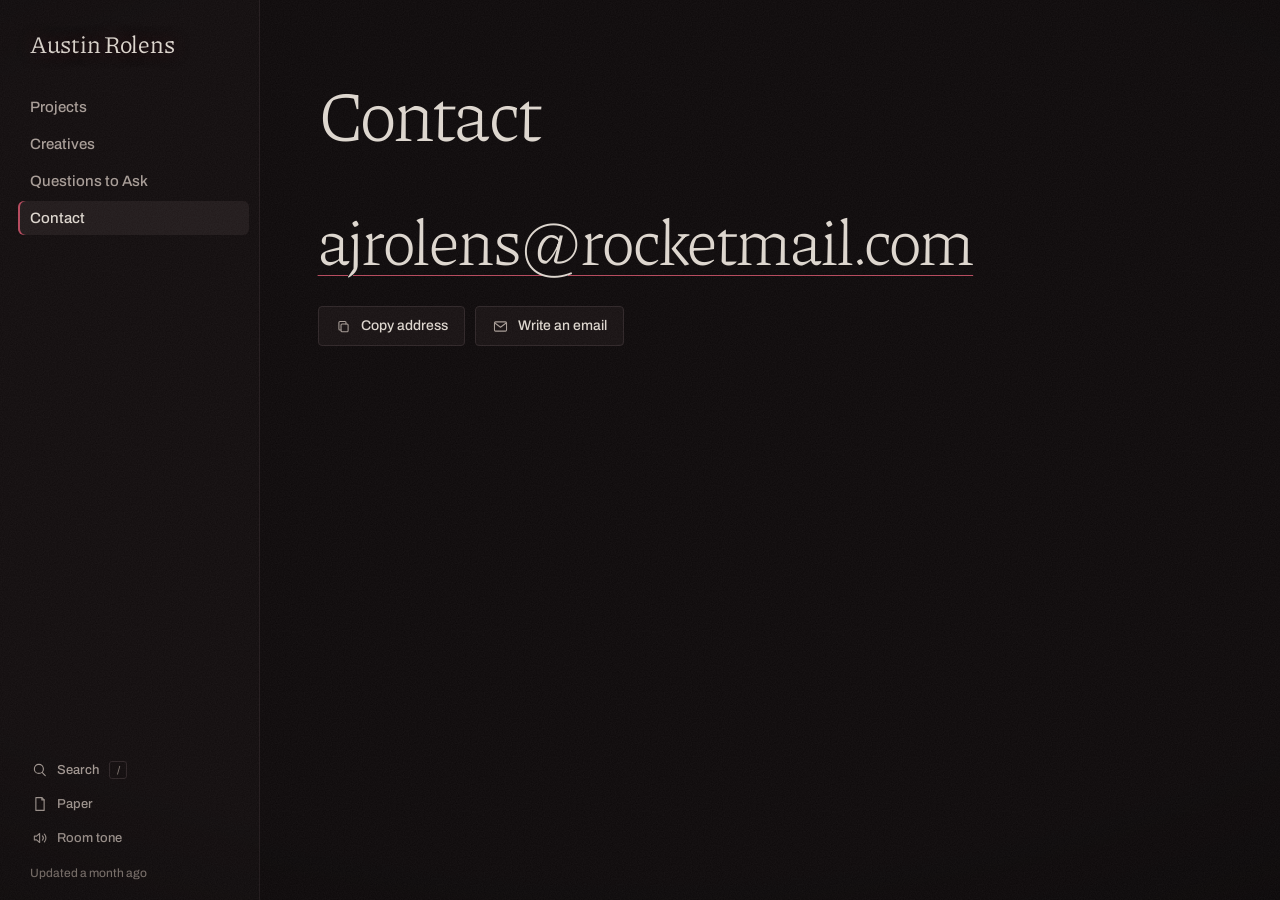
==== contact/index.html @ 3799324f "Publish site" ====
<!doctype html>
<html lang="en" data-theme="night">
<head>
<meta charset="utf-8">
<meta name="viewport" content="width=device-width, initial-scale=1, viewport-fit=cover">
<title>Contact — Austin Rolens</title>
<meta name="description" content="How to reach Austin Rolens.">
<meta name="theme-color" content="#0e0a0b">
<meta name="color-scheme" content="dark light">
<link rel="canonical" href="https://labs-rlns.github.io/contact/">
<meta property="og:site_name" content="Austin Rolens">
<meta property="og:title" content="Contact — Austin Rolens">
<meta property="og:description" content="How to reach Austin Rolens.">
<meta property="og:type" content="website">
<meta property="og:url" content="https://labs-rlns.github.io/contact/">
<meta property="og:image" content="https://labs-rlns.github.io/assets/share.png">
<meta name="twitter:card" content="summary_large_image">
<link rel="icon" href="/assets/icon.svg" type="image/svg+xml">
<link rel="icon" href="/favicon.ico" sizes="32x32">
<link rel="apple-touch-icon" href="/assets/apple-touch-icon.png">
<link rel="alternate" type="application/atom+xml" title="Austin Rolens" href="/feed.xml">
<link rel="preload" href="/assets/fonts/piazzolla.woff2" as="font" type="font/woff2" crossorigin>
<link rel="preload" href="/assets/fonts/archivo.woff2" as="font" type="font/woff2" crossorigin>
<link rel="stylesheet" href="/assets/site.css?v=1.0.0">
<link rel="stylesheet" href="/assets/custom.css?v=1.0.0">
<script>(function(d){d.classList.add('js');try{var t=localStorage.getItem('ar-theme');if(t==='night'||t==='paper')d.setAttribute('data-theme',t);if(localStorage.getItem('ar-seen'))d.classList.add('seen')}catch(e){}setTimeout(function(){if(!window.__siteReady)d.classList.remove('js')},6000)})(document.documentElement);</script>
<script src="/assets/render.js?v=1.0.0" defer></script>
<script src="/assets/site.js?v=1.0.0" defer></script>
</head>
<body>
<div class="grain" aria-hidden="true"></div>
<div id="view"><a class="skip" href="#main">Skip to content</a><div class="app"><header class="rail" id="rail"><a class="rail-name" href="/">Austin Rolens</a><nav class="rail-nav" aria-label="Sections"><a class="rail-link" href="/projects/" data-section="projects"><span class="rail-label">Projects</span><span class="rail-new" hidden></span><span class="rail-count" data-count="projects"></span></a><a class="rail-link" href="/creatives/" data-section="creatives"><span class="rail-label">Creatives</span><span class="rail-new" hidden></span><span class="rail-count" data-count="creatives"></span></a><a class="rail-link" href="/questions/" data-section="questions"><span class="rail-label">Questions to Ask</span><span class="rail-new" hidden></span><span class="rail-count" data-count="questions"></span></a><a class="rail-link is-on" href="/contact/" data-section="contact" aria-current="page"><span class="rail-label">Contact</span><span class="rail-new" hidden></span></a></nav><div class="rail-foot"><div class="controls controls-rail"><button type="button" class="ctl" data-action="search" aria-keyshortcuts="/ Control+K Meta+K"><svg class="icon" viewBox="0 0 24 24" aria-hidden="true" focusable="false"><path d="M10.5 4.5a6 6 0 1 0 0 12 6 6 0 0 0 0-12Zm8.5 15-4.2-4.2"/></svg><span class="ctl-label">Search</span><kbd class="ctl-key">/</kbd></button><button type="button" class="ctl" data-action="theme"><svg class="icon" viewBox="0 0 24 24" aria-hidden="true" focusable="false"><path d="M6.5 3.5h8l3 3v14h-11z"/><path d="M14.5 3.5v3h3"/></svg><span class="ctl-label">Paper</span></button><button type="button" class="ctl" data-action="sound" aria-pressed="false"><svg class="icon" viewBox="0 0 24 24" aria-hidden="true" focusable="false"><path d="M4.5 9.5h3l4-3.5v12l-4-3.5h-3z"/><path d="M15.2 9.2a4 4 0 0 1 0 5.6M17.8 6.8a7.5 7.5 0 0 1 0 10.4"/></svg><span class="ctl-label">Room tone</span></button></div><p class="rail-updated" hidden></p></div></header><main class="main" id="main" data-route="contact"><section class="contact" aria-labelledby="contact-title"><h1 class="sec-title" id="contact-title" tabindex="-1">Contact</h1><p class="contact-mail"><a href="mailto:ajrolens@rocketmail.com">ajrolens@rocketmail.com</a></p><p class="contact-actions"><button type="button" class="btn" data-action="copy" data-copy="ajrolens@rocketmail.com" hidden><svg class="icon" viewBox="0 0 24 24" aria-hidden="true" focusable="false"><rect x="8.5" y="8.5" width="10" height="11" rx="1.5"/><path d="M15.5 8.5v-2a1.5 1.5 0 0 0-1.5-1.5H7A1.5 1.5 0 0 0 5.5 6.5v9A1.5 1.5 0 0 0 7 17h1.5"/></svg><span>Copy address</span></button><a class="btn" href="mailto:ajrolens@rocketmail.com"><svg class="icon" viewBox="0 0 24 24" aria-hidden="true" focusable="false"><rect x="3.5" y="5.5" width="17" height="13" rx="1.5"/><path d="m4 7 8 6 8-6"/></svg><span>Write an email</span></a></p></section></main></div></div>
<div id="announcer" class="sr-only" aria-live="polite" aria-atomic="true"></div>
</body>
</html>
---- assets/site.css ----
/*
 * Site styles. Colors, type and spacing live in the custom properties below.
 * To change the look without touching this file, add rules to /assets/custom.css
 * (the Control Panel's Settings > Custom CSS writes that file).
 */

@font-face {
  font-family: "Piazzolla";
  src: url("/assets/fonts/piazzolla.woff2") format("woff2");
  font-weight: 100 900;
  font-style: normal;
  font-display: swap;
}
@font-face {
  font-family: "Piazzolla";
  src: url("/assets/fonts/piazzolla-italic.woff2") format("woff2");
  font-weight: 100 900;
  font-style: italic;
  font-display: swap;
}
@font-face {
  font-family: "Archivo";
  src: url("/assets/fonts/archivo.woff2") format("woff2");
  font-weight: 100 900;
  font-style: normal;
  font-display: swap;
}

/* ------------------------------------------------------------ tokens */

:root {
  --serif: "Piazzolla", "Iowan Old Style", "Palatino Linotype", Palatino, Georgia, serif;
  --sans: "Archivo", "Segoe UI", system-ui, -apple-system, "Helvetica Neue", sans-serif;
  --mono: ui-monospace, "Cascadia Code", "SF Mono", Consolas, monospace;

  /* Night (default): a darkroom under a bordeaux safelight */
  --bg: #0e0a0b;
  --bg-2: #120d0e;
  --raise: #181213;
  --raise-2: #211a1b;
  --line: #2f2628;
  --line-soft: #231b1d;
  --text: #ddd6ce;
  --text-2: #a79c96;
  --text-3: #877c76;
  --accent: #6e1527;
  --accent-hi: #85203a;
  --accent-ink: #f2e9e4;
  --accent-line: #b5485c;
  --glow: rgba(124, 22, 42, 0.4);
  --glow-soft: rgba(124, 22, 42, 0.13);
  --halo-1: rgba(255, 236, 228, 0.28);
  --halo-2: rgba(150, 28, 52, 0.5);
  --halo-3: rgba(110, 21, 39, 0.38);
  --grain: url("data:image/svg+xml,%3Csvg xmlns='http://www.w3.org/2000/svg' width='180' height='180'%3E%3Cfilter id='n'%3E%3CfeTurbulence type='fractalNoise' baseFrequency='.85' numOctaves='3' stitchTiles='stitch'/%3E%3CfeColorMatrix values='0 0 0 0 1 0 0 0 0 1 0 0 0 0 1 0 0 0 .9 0'/%3E%3C/filter%3E%3Crect width='100%25' height='100%25' filter='url(%23n)'/%3E%3C/svg%3E");
  --grain-o: 0.055;
  --vignette: radial-gradient(120% 90% at 50% 45%, transparent 55%, rgba(0, 0, 0, 0.5) 100%);
  --shadow: 0 30px 80px rgba(0, 0, 0, 0.6), 0 2px 6px rgba(0, 0, 0, 0.4);
  --scrim: rgba(6, 4, 5, 0.72);

  --rail-w: 260px;
  --pad: clamp(20px, 4.5vw, 72px);
  --r-s: 4px;
  --r-m: 8px;
  --ease: cubic-bezier(0.2, 0.7, 0.2, 1);

  color-scheme: dark;
}

:root[data-theme="paper"] {
  --bg: #e6e3de;
  --bg-2: #e0ddd7;
  --raise: #edebe7;
  --raise-2: #f4f2ef;
  --line: #cbc5be;
  --line-soft: #d9d4ce;
  --text: #171213;
  --text-2: #534b48;
  --text-3: #665e5a;
  --accent: #6e1527;
  --accent-hi: #5a1020;
  --accent-ink: #f5efeb;
  --accent-line: #7a1a2d;
  --glow: rgba(110, 21, 39, 0.075);
  --glow-soft: rgba(110, 21, 39, 0.025);
  --halo-1: transparent;
  --halo-2: transparent;
  --halo-3: rgba(110, 21, 39, 0.06);
  --grain: url("data:image/svg+xml,%3Csvg xmlns='http://www.w3.org/2000/svg' width='180' height='180'%3E%3Cfilter id='n'%3E%3CfeTurbulence type='fractalNoise' baseFrequency='.9' numOctaves='3' stitchTiles='stitch'/%3E%3CfeColorMatrix values='0 0 0 0 .12 0 0 0 0 .07 0 0 0 0 .08 0 0 0 .9 0'/%3E%3C/filter%3E%3Crect width='100%25' height='100%25' filter='url(%23n)'/%3E%3C/svg%3E");
  --grain-o: 0.075;
  --vignette: radial-gradient(120% 90% at 50% 45%, transparent 60%, rgba(60, 30, 35, 0.12) 100%);
  --shadow: 0 30px 70px rgba(40, 20, 25, 0.22), 0 2px 6px rgba(40, 20, 25, 0.12);
  --scrim: rgba(30, 20, 22, 0.42);
  color-scheme: light;
}

/* ------------------------------------------------------------ base */

*, *::before, *::after { box-sizing: border-box; }

html {
  -webkit-text-size-adjust: 100%;
  text-size-adjust: 100%;
  background: var(--bg);
  scrollbar-color: var(--line) transparent;
}

body {
  margin: 0;
  min-height: 100vh;
  min-height: 100dvh;
  background: var(--bg);
  color: var(--text);
  font-family: var(--serif);
  font-size: 1.0625rem;
  line-height: 1.6;
  font-optical-sizing: auto;
  -webkit-font-smoothing: antialiased;
  -moz-osx-font-smoothing: grayscale;
  text-rendering: optimizeLegibility;
  overflow-x: hidden;
}

img, svg, video, iframe { display: block; max-width: 100%; }
img { height: auto; }
button { font: inherit; color: inherit; }
a { color: inherit; }
h1, h2, h3, h4, h5 { font-weight: 400; text-wrap: balance; }
p { text-wrap: pretty; }

::selection { background: var(--accent); color: var(--accent-ink); }

:focus { outline: none; }
:focus-visible {
  outline: 2px solid var(--accent-line);
  outline-offset: 3px;
  border-radius: 3px;
}
[tabindex="-1"]:focus-visible { outline: none; }

.icon {
  width: 18px;
  height: 18px;
  flex: none;
  fill: none;
  stroke: currentColor;
  stroke-width: 1.5;
  stroke-linecap: round;
  stroke-linejoin: round;
}

.sr-only {
  position: absolute !important;
  width: 1px; height: 1px;
  padding: 0; margin: -1px;
  overflow: hidden; clip: rect(0 0 0 0);
  white-space: nowrap; border: 0;
}

.skip {
  position: fixed;
  left: 12px;
  top: -60px;
  z-index: 100;
  padding: 10px 14px;
  background: var(--accent);
  color: var(--accent-ink);
  font: 600 0.875rem/1 var(--sans);
  border-radius: var(--r-s);
  text-decoration: none;
  transition: top 0.15s;
}
.skip:focus { top: 12px; }

/* ------------------------------------------------------------ atmosphere */

.grain {
  position: fixed;
  inset: 0;
  z-index: 60;
  pointer-events: none;
  background-image: var(--grain);
  background-size: 180px 180px;
  opacity: var(--grain-o);
}
body::after {
  content: "";
  position: fixed;
  inset: 0;
  z-index: 59;
  pointer-events: none;
  background: var(--vignette);
}

/* ------------------------------------------------------------ small controls */

.controls { display: flex; flex-wrap: wrap; gap: 4px; }

.ctl {
  display: inline-flex;
  align-items: center;
  gap: 8px;
  height: 34px;
  padding: 0 10px;
  border: 1px solid transparent;
  border-radius: var(--r-s);
  background: transparent;
  color: var(--text-2);
  font: 500 0.8125rem/1 var(--sans);
  cursor: pointer;
  transition: color 0.15s, background-color 0.15s, border-color 0.15s;
}
.ctl:hover { color: var(--text); background: var(--raise-2); }
.ctl[aria-pressed="true"] { color: var(--text); border-color: var(--line); }
.ctl[aria-pressed="true"] .icon { color: var(--accent-line); }
.ctl-key {
  margin-left: 2px;
  min-width: 18px;
  height: 18px;
  display: inline-grid;
  place-items: center;
  padding: 0 4px;
  border: 1px solid var(--line);
  border-radius: 3px;
  font: 500 0.6875rem/1 var(--sans);
  color: var(--text-3);
}

.btn {
  display: inline-flex;
  align-items: center;
  gap: 9px;
  min-height: 40px;
  padding: 0 16px;
  border: 1px solid var(--line);
  border-radius: var(--r-s);
  background: var(--raise);
  color: var(--text);
  font: 500 0.875rem/1 var(--sans);
  text-decoration: none;
  cursor: pointer;
  transition: background-color 0.15s, border-color 0.15s, color 0.15s;
}
.btn:hover { background: var(--raise-2); border-color: var(--accent-line); }
.btn .icon { width: 17px; height: 17px; color: var(--text-2); }

/* ------------------------------------------------------------ home */

.home {
  position: relative;
  isolation: isolate;
  min-height: 100vh;
  min-height: 100dvh;
  display: grid;
  place-content: center;
  justify-items: center;
  padding: 64px 24px 96px;
  text-align: center;
}

.home-glow {
  position: absolute;
  z-index: -1;
  left: 50%;
  top: 47%;
  width: min(1100px, 120vw);
  aspect-ratio: 1.7;
  transform: translate(-50%, -50%);
  background: radial-gradient(closest-side, var(--glow) 0%, var(--glow-soft) 48%, transparent 100%);
  filter: blur(40px);
  pointer-events: none;
}

.home-name {
  margin: 0;
  font-family: var(--serif);
  font-weight: 300;
  font-size: clamp(3.1rem, 11.5vw, 9.75rem);
  line-height: 0.95;
  letter-spacing: -0.032em;
  color: var(--text);
  text-shadow: 0 0 1px var(--halo-1), 0 0 24px var(--halo-2), 0 0 90px var(--halo-3);
}

.home-line {
  margin: clamp(16px, 2vw, 22px) 0 0;
  max-width: 34rem;
  font: italic 380 clamp(1.05rem, 1.7vw, 1.3rem)/1.45 var(--serif);
  color: var(--text-2);
}

.home-nav {
  margin-top: clamp(26px, 3.4vw, 42px);
  display: flex;
  flex-wrap: wrap;
  justify-content: center;
  gap: 6px clamp(20px, 3.2vw, 44px);
  font-family: var(--serif);
  font-size: clamp(1.08rem, 1.55vw, 1.32rem);
  line-height: 1.3;
}
.home-nav a {
  position: relative;
  padding: 8px 2px;
  color: var(--text-2);
  text-decoration: none;
  transition: color 0.2s;
}
.home-nav a:hover,
.home-nav a:focus-visible {
  color: var(--text);
  text-decoration: underline;
  text-decoration-thickness: 1px;
  text-underline-offset: 0.32em;
  text-decoration-color: var(--accent-line);
}
.home-new {
  position: absolute;
  top: 6px;
  right: -9px;
  width: 6px;
  height: 6px;
  border-radius: 50%;
  background: var(--accent-line);
  box-shadow: 0 0 10px var(--accent-line);
}

.controls-home {
  position: fixed;
  right: max(14px, env(safe-area-inset-right));
  bottom: max(12px, env(safe-area-inset-bottom));
  z-index: 70;
}
.controls-home [data-action="search"] { display: none; }

/* The one orchestrated moment: the name develops out of the dark. */
html.js .is-home .home-name { animation: develop 2.8s var(--ease) both; }
html.js .is-home .home-line,
html.js .is-home .home-nav { animation: surface 1.4s 1.1s var(--ease) both; }
html.js .is-home .home-glow { animation: safelight 3.4s ease-out both; }
html.js.seen .is-home .home-name,
html.js.seen .is-home .home-line,
html.js.seen .is-home .home-nav,
html.js.seen .is-home .home-glow { animation-duration: 0.9s; animation-delay: 0s; }

@keyframes develop {
  0% { opacity: 0; filter: blur(10px) brightness(0.3); letter-spacing: -0.012em; }
  55% { opacity: 0.8; filter: blur(1.5px) brightness(0.8); }
  100% { opacity: 1; filter: none; letter-spacing: -0.032em; }
}
@keyframes surface {
  from { opacity: 0; }
  to { opacity: 1; }
}
@keyframes safelight {
  from { opacity: 0; }
  to { opacity: 1; }
}

/* ------------------------------------------------------------ app layout */

.app {
  display: grid;
  grid-template-columns: var(--rail-w) minmax(0, 1fr);
  min-height: 100vh;
  min-height: 100dvh;
}

.rail {
  position: sticky;
  top: 0;
  height: 100vh;
  height: 100dvh;
  display: flex;
  flex-direction: column;
  padding: 30px 22px 18px 30px;
  border-right: 1px solid var(--line-soft);
  background: var(--bg-2);
  overflow-y: auto;
  overscroll-behavior: contain;
  scrollbar-width: thin;
  transition: opacity 0.5s var(--ease);
}

.rail-name {
  align-self: flex-start;
  font: 400 1.5rem/1.1 var(--serif);
  letter-spacing: -0.012em;
  color: var(--text);
  text-decoration: none;
  text-shadow: 0 0 18px var(--halo-3);
}
.rail-name:hover { text-shadow: 0 0 1px var(--halo-1), 0 0 18px var(--halo-2); }

.rail-nav { display: grid; gap: 2px; margin-top: 34px; }

.rail-link,
.rail-field {
  display: flex;
  align-items: center;
  gap: 10px;
  margin: 0 -12px;
  padding: 8px 12px;
  border-radius: 6px;
  color: var(--text-2);
  text-decoration: none;
  transition: color 0.15s, background-color 0.15s;
}
.rail-link { font: 500 0.9375rem/1.25 var(--sans); }
.rail-link:hover,
.rail-field:hover { color: var(--text); background: var(--raise); }
.rail-link.is-on {
  color: var(--text);
  background: var(--raise-2);
  box-shadow: inset 2px 0 0 var(--accent-line);
}
.rail-count:empty { display: none; }
.rail-count {
  margin-left: auto;
  font: 500 0.75rem/1 var(--sans);
  font-variant-numeric: tabular-nums;
  color: var(--text-3);
}
.rail-new {
  padding: 3px 7px;
  border-radius: 999px;
  background: var(--accent);
  color: var(--accent-ink);
  font: 600 0.6875rem/1 var(--sans);
  white-space: nowrap;
}
.rail-link .rail-new:not([hidden]) { margin-left: auto; }
.rail-link .rail-new:not([hidden]) + .rail-count { margin-left: 0; }

.rail-sub { margin-top: 30px; display: grid; gap: 1px; }
.rail-sub-title {
  margin: 0 0 8px;
  font: 500 0.75rem/1 var(--sans);
  color: var(--text-3);
}
.rail-field { padding: 6px 12px; font: 450 0.875rem/1.3 var(--sans); }
.rail-field span:first-child { min-width: 0; overflow: hidden; text-overflow: ellipsis; white-space: nowrap; }
.rail-field.is-on { color: var(--text); background: var(--raise); }
.rail-field.is-on span:first-child { text-decoration: underline; text-decoration-color: var(--accent-line); text-underline-offset: 0.3em; }

.rail-foot { margin-top: auto; padding-top: 28px; display: grid; gap: 10px; }
.controls-rail { flex-direction: column; align-items: flex-start; gap: 0; margin-left: -10px; }
.rail-updated { margin: 0; font: 450 0.75rem/1.4 var(--sans); color: var(--text-3); }

.main {
  min-width: 0;
  width: 100%;
  max-width: 1160px;
  padding: clamp(36px, 6vw, 84px) var(--pad) 140px;
}

/* Reading a creative piece or a question: the room dims around it. */
.is-reading .rail { opacity: 0.42; }
.is-reading .rail:hover,
.is-reading .rail:focus-within { opacity: 1; }

/* ------------------------------------------------------------ section heads & filters */

.sec-head { max-width: 46rem; margin-bottom: clamp(28px, 4vw, 48px); }
.sec-title {
  margin: 0;
  font: 300 clamp(2.6rem, 5.6vw, 4.6rem)/1 var(--serif);
  letter-spacing: -0.025em;
}
.sec-intro {
  margin: 16px 0 0;
  max-width: 36rem;
  font: 400 1.125rem/1.5 var(--serif);
  color: var(--text-2);
}
.sec-actions { margin: 24px 0 0; }

.filters { display: grid; gap: 10px; margin: 0 0 34px; }
.chips { display: flex; flex-wrap: wrap; gap: 6px; margin: 0; }
.chip {
  display: inline-flex;
  align-items: center;
  gap: 7px;
  min-height: 32px;
  padding: 0 12px;
  border: 1px solid var(--line);
  border-radius: 999px;
  color: var(--text-2);
  font: 500 0.8125rem/1 var(--sans);
  text-decoration: none;
  white-space: nowrap;
  transition: color 0.15s, border-color 0.15s, background-color 0.15s;
}
.chip:hover { color: var(--text); border-color: var(--text-3); }
.chip.is-on { color: var(--accent-ink); background: var(--accent); border-color: var(--accent); }
.chip-n { font-variant-numeric: tabular-nums; color: var(--text-3); }
.chip.is-on .chip-n { color: inherit; opacity: 0.75; }
.chip-clear .icon { width: 14px; height: 14px; margin-right: -3px; }
.chips-fields { display: none; }

/* ------------------------------------------------------------ projects: an index by year */

.year {
  display: grid;
  grid-template-columns: 6.5rem minmax(0, 1fr);
  gap: 0 20px;
  padding-top: 22px;
  border-top: 1px solid var(--line-soft);
}
.year + .year { margin-top: 26px; }
.year-head {
  position: sticky;
  top: 26px;
  align-self: start;
  margin: 18px 0 0;
  font: 500 0.875rem/1 var(--sans);
  font-variant-numeric: tabular-nums;
  color: var(--text-3);
}
.entries { list-style: none; margin: 0; padding: 0; display: grid; gap: 2px; }
.entry-link {
  display: grid;
  grid-template-columns: minmax(0, 1fr) auto;
  gap: 28px;
  align-items: start;
  margin: 0 -18px;
  padding: 18px;
  border-radius: var(--r-m);
  color: inherit;
  text-decoration: none;
  transition: background-color 0.18s;
}
.entry-link:hover { background: var(--raise); }
.entry-text { display: grid; min-width: 0; }
.entry-title {
  margin: 0;
  font: 400 clamp(1.4rem, 2.3vw, 1.75rem)/1.15 var(--serif);
  letter-spacing: -0.01em;
}
.entry-link:hover .entry-title { text-decoration: underline; text-decoration-thickness: 1px; text-underline-offset: 0.2em; text-decoration-color: var(--accent-line); }
.entry-sum { margin-top: 8px; max-width: 40rem; font: 400 1.0625rem/1.5 var(--serif); color: var(--text-2); }
.entry-meta, .tile-meta, .q-meta {
  display: flex;
  flex-wrap: wrap;
  gap: 4px 16px;
  font: 500 0.78rem/1.4 var(--sans);
  color: var(--text-3);
}
.entry-meta { margin-top: 12px; }
.entry-thumb {
  width: 172px;
  aspect-ratio: 4 / 3;
  overflow: hidden;
  border-radius: var(--r-s);
  background: var(--raise-2);
}
.entry-thumb img { width: 100%; height: 100%; object-fit: cover; }

.is-new .entry-title::after,
.is-new .tile-title::after,
.is-new .q-text::after {
  content: "";
  display: inline-block;
  width: 7px;
  height: 7px;
  margin-left: 0.5em;
  border-radius: 50%;
  vertical-align: 0.2em;
  background: var(--accent-line);
  box-shadow: 0 0 10px var(--accent-line);
}

/* ------------------------------------------------------------ creatives: a wall */

.wall {
  list-style: none;
  margin: 0;
  padding: 0;
  columns: 3 250px;
  column-gap: 30px;
}
.tile { break-inside: avoid; margin: 0 0 34px; }
.tile-link { display: block; color: inherit; text-decoration: none; }
.tile-img {
  display: block;
  overflow: hidden;
  border-radius: 2px;
  background: var(--raise);
}
.tile-img img { width: 100%; height: 100%; object-fit: cover; }
.tile-text {
  position: relative;
  display: block;
  padding: 30px 28px 34px;
  border: 1px solid var(--line-soft);
  border-radius: 2px;
  background: var(--raise);
  font: italic 380 1.1875rem/1.6 var(--serif);
  color: var(--text);
}
.tile-gap { display: block; height: 0.7em; }
.tile-more { display: block; margin-top: 6px; color: var(--text-3); font-style: normal; }
.tile-link:hover .tile-text { border-color: var(--line); }
.tile-cap { display: block; padding: 14px 2px 0; }
.tile-title { margin: 0; font: 400 1.1875rem/1.3 var(--serif); }
.tile-link:hover .tile-title { text-decoration: underline; text-decoration-thickness: 1px; text-underline-offset: 0.2em; text-decoration-color: var(--accent-line); }
.tile-meta { margin-top: 5px; }

/* ------------------------------------------------------------ questions */

.qgroup + .qgroup { margin-top: 56px; }
.qgroup-title {
  display: flex;
  align-items: baseline;
  gap: 12px;
  margin: 0;
  padding-bottom: 12px;
  border-bottom: 1px solid var(--line);
  font: 500 0.9375rem/1.3 var(--sans);
  color: var(--text-2);
}
.qgroup-title a { color: inherit; text-decoration: none; }
.qgroup-title a:hover { color: var(--text); text-decoration: underline; text-decoration-color: var(--accent-line); text-underline-offset: 0.25em; }
.qgroup-n { font-variant-numeric: tabular-nums; color: var(--text-3); font-size: 0.8125rem; }
.qlist { list-style: none; margin: 0; padding: 0; }
.q { padding: 24px 0 26px; border-bottom: 1px solid var(--line-soft); }
.q-text {
  display: block;
  max-width: 44rem;
  font: 380 clamp(1.35rem, 2.3vw, 1.8rem)/1.3 var(--serif);
  letter-spacing: -0.006em;
  color: var(--text);
  text-decoration: none;
  text-wrap: pretty;
}
.q-text:hover { text-decoration: underline; text-decoration-thickness: 1px; text-underline-offset: 0.18em; text-decoration-color: var(--accent-line); }
.q-meta { margin-top: 12px; align-items: center; }
.q-notes { margin-top: 12px; max-width: 42rem; }
.q-notes summary {
  display: inline-flex;
  align-items: center;
  gap: 6px;
  cursor: pointer;
  list-style: none;
  font: 500 0.8125rem/1 var(--sans);
  color: var(--text-2);
}
.q-notes summary::-webkit-details-marker { display: none; }
.q-notes summary::before {
  content: "";
  width: 6px;
  height: 6px;
  border-right: 1.5px solid currentColor;
  border-bottom: 1.5px solid currentColor;
  transform: rotate(-45deg);
  transition: transform 0.2s;
}
.q-notes[open] summary::before { transform: rotate(45deg); }
.q-notes summary:hover { color: var(--text); }
.q-notes .md { margin-top: 12px; font-size: 1.0625rem; color: var(--text-2); }

.tag {
  color: var(--text-3);
  text-decoration: none;
  font: 500 0.78rem/1.4 var(--sans);
}
.tag::before { content: "#"; opacity: 0.6; margin-right: 1px; }
.tag:hover { color: var(--text); }

/* ------------------------------------------------------------ item pages */

.crumb {
  display: inline-flex;
  align-items: center;
  gap: 6px;
  margin-left: -4px;
  color: var(--text-2);
  font: 500 0.875rem/1 var(--sans);
  text-decoration: none;
}
.crumb .icon { width: 16px; height: 16px; }
.crumb:hover { color: var(--text); }

.item { max-width: 46rem; }
.item-head { margin-top: 28px; }
.item-title {
  margin: 0;
  font: 300 clamp(2.4rem, 5.4vw, 4.3rem)/1.03 var(--serif);
  letter-spacing: -0.024em;
}
.item-sum {
  margin: 18px 0 0;
  max-width: 38rem;
  font: 400 1.3125rem/1.45 var(--serif);
  color: var(--text-2);
}
.facts { display: flex; flex-wrap: wrap; gap: 14px 40px; margin: 30px 0 0; }
.facts dt { font: 500 0.75rem/1 var(--sans); color: var(--text-3); }
.facts dd { margin: 6px 0 0; font: 500 0.9375rem/1.3 var(--sans); }
.facts a { text-decoration: none; }
.facts a:hover { text-decoration: underline; text-decoration-color: var(--accent-line); text-underline-offset: 0.25em; }

.item-cover { margin: 44px 0 0; }
.item-cover img, .gallery img { border-radius: 2px; }
.item-cover figcaption,
.gallery figcaption,
.md figcaption {
  margin-top: 10px;
  font: 450 0.8125rem/1.45 var(--sans);
  color: var(--text-3);
}
.zoom { display: block; cursor: zoom-in; }

.item-body { margin-top: 44px; }
.item-head + .item-body { margin-top: 40px; }

.gallery { margin-top: 48px; }
.gallery-grid {
  list-style: none;
  margin: 0;
  padding: 0;
  display: grid;
  grid-template-columns: repeat(auto-fill, minmax(min(220px, 100%), 1fr));
  gap: 16px;
}
.gallery figure { margin: 0; }
.gallery img { width: 100%; aspect-ratio: 4 / 3; object-fit: cover; }

.attach { margin-top: 44px; }
.attach-title { margin: 0 0 12px; font: 500 0.8125rem/1 var(--sans); color: var(--text-3); }
.attach-list { list-style: none; margin: 0; padding: 0; border-top: 1px solid var(--line-soft); }
.attach-list a {
  display: flex;
  align-items: center;
  gap: 12px;
  padding: 14px 4px;
  border-bottom: 1px solid var(--line-soft);
  color: var(--text);
  text-decoration: none;
  font: 500 0.9375rem/1.3 var(--sans);
}
.attach-list a:hover { background: var(--raise); }
.attach-list .icon { color: var(--text-3); }
.attach-name { min-width: 0; overflow-wrap: anywhere; }
.attach-size { margin-left: auto; color: var(--text-3); font-size: 0.8125rem; white-space: nowrap; }

.themes { display: flex; flex-wrap: wrap; align-items: baseline; gap: 6px 14px; margin: 44px 0 0; }
.themes-label { font: 500 0.75rem/1 var(--sans); color: var(--text-3); margin-right: 4px; }

.pager {
  display: grid;
  grid-template-columns: 1fr 1fr;
  gap: 16px;
  margin-top: 72px;
  padding-top: 22px;
  border-top: 1px solid var(--line-soft);
}
.pager-link {
  display: grid;
  gap: 6px;
  padding: 14px 16px;
  margin: 0 -16px;
  border-radius: var(--r-m);
  color: inherit;
  text-decoration: none;
}
.pager-link:hover { background: var(--raise); }
.pager-older { text-align: right; }
.pager-label { font: 500 0.75rem/1 var(--sans); color: var(--text-3); }
.pager-title { font: 400 1.125rem/1.3 var(--serif); }

/* creatives read like a page held up to the light */
.item-creatives { margin-inline: auto; max-width: 40rem; }
.item-creatives .item-title { font-size: clamp(2.2rem, 5vw, 3.8rem); }
.item-creatives .item-body { font-size: 1.3125rem; line-height: 1.72; }

/* ------------------------------------------------------------ prose (markdown) */

.md { font: 400 1.1875rem/1.68 var(--serif); max-width: 38rem; overflow-wrap: break-word; }
.md > :first-child { margin-top: 0; }
.md p { margin: 0 0 1.1em; }
.md h2 { margin: 2.1em 0 0.6em; font: 400 1.75rem/1.2 var(--serif); letter-spacing: -0.012em; }
.md h3 { margin: 1.9em 0 0.5em; font: 500 1.3125rem/1.3 var(--serif); }
.md h4 { margin: 1.7em 0 0.4em; font: 600 0.9375rem/1.3 var(--sans); }
.md a { text-decoration: underline; text-decoration-thickness: 1px; text-underline-offset: 0.2em; text-decoration-color: var(--accent-line); }
.md a:hover { color: var(--accent-line); }
.md strong { font-weight: 650; }
.md blockquote {
  margin: 1.6em 0;
  padding: 0.1em 0 0.1em 1.2em;
  border-left: 2px solid var(--accent);
  color: var(--text-2);
  font-style: italic;
}
.md ul, .md ol { margin: 0 0 1.1em; padding-left: 1.3em; }
.md li { margin: 0.3em 0; }
.md li::marker { color: var(--text-3); }
.md hr { border: 0; height: 1px; background: var(--line); margin: 2.4em 0; }
.md code { font: 0.86em/1.4 var(--mono); padding: 0.12em 0.36em; border-radius: 4px; background: var(--raise-2); }
.md pre { margin: 1.5em 0; padding: 18px 20px; overflow-x: auto; border: 1px solid var(--line-soft); border-radius: var(--r-m); background: var(--raise); }
.md pre code { padding: 0; background: none; font-size: 0.86rem; line-height: 1.55; }
.md figure, .embed { margin: 2em 0; }
.md figure img { width: 100%; border-radius: 2px; }
.md .md-inline-img { display: inline; max-height: 1.5em; vertical-align: middle; }
.md del { color: var(--text-3); }
.embed-video { position: relative; aspect-ratio: 16 / 9; background: var(--raise); }
.embed-video iframe { position: absolute; inset: 0; width: 100%; height: 100%; border: 0; border-radius: 2px; }
.embed-audio audio, .embed-file-video video { width: 100%; }

/* ------------------------------------------------------------ question page */

.qpage { max-width: 50rem; min-height: calc(100vh - 220px); display: flex; flex-direction: column; }
.qpage-body { flex: 1; display: flex; flex-direction: column; justify-content: center; padding: 56px 0 24px; }
.qpage-field { margin: 0; font: 500 0.875rem/1 var(--sans); color: var(--text-2); }
.qpage-field a { text-decoration: none; }
.qpage-field a:hover { color: var(--text); text-decoration: underline; text-decoration-color: var(--accent-line); text-underline-offset: 0.25em; }
.qpage-text {
  margin: 18px 0 0;
  font: italic 340 clamp(2.05rem, 4.9vw, 3.75rem)/1.12 var(--serif);
  letter-spacing: -0.016em;
  text-wrap: balance;
}
.qpage-date { margin: 22px 0 0; font: 500 0.8125rem/1 var(--sans); color: var(--text-3); }
.qpage-notes { margin-top: 40px; color: var(--text-2); }
.qpage-actions { margin: 40px 0 0; }

/* ------------------------------------------------------------ contact */

.contact { max-width: 52rem; }
.contact-mail {
  margin: clamp(30px, 5vw, 56px) 0 0;
  font: 300 clamp(1.6rem, 6vw, 4rem)/1.12 var(--serif);
  letter-spacing: -0.02em;
  overflow-wrap: anywhere;
}
.contact-mail a {
  text-decoration: underline;
  text-decoration-thickness: 1px;
  text-underline-offset: 0.16em;
  text-decoration-color: var(--accent-line);
}
.contact-mail a:hover { text-shadow: 0 0 1px var(--halo-1), 0 0 22px var(--halo-2); }
.contact-actions { display: flex; flex-wrap: wrap; gap: 10px; margin: 30px 0 0; }

/* ------------------------------------------------------------ empty & not found */

.empty {
  max-width: 34rem;
  padding: 34px 0 0;
  border-top: 1px solid var(--line-soft);
}
.empty-title { margin: 0; font: 400 1.375rem/1.35 var(--serif); }
.empty-line { margin: 8px 0 0; font: 400 1.0625rem/1.5 var(--serif); color: var(--text-2); }
.empty-line a { text-decoration-color: var(--accent-line); text-underline-offset: 0.2em; }
.notfound-links { display: flex; flex-wrap: wrap; gap: 8px 28px; margin: 36px 0 0; font: 400 1.125rem/1.4 var(--serif); }
.notfound-links a { text-decoration-color: var(--accent-line); text-underline-offset: 0.25em; }

/* ------------------------------------------------------------ develop: images come up like prints */

html.js img.develop {
  opacity: 0;
  filter: brightness(0.35) sepia(0.9) hue-rotate(-38deg) saturate(1.8) contrast(0.85);
  transition: opacity 1s ease, filter 2s var(--ease);
}
html.js img.develop.is-in { opacity: 1; filter: none; }

/* ------------------------------------------------------------ search */

.palette {
  position: fixed;
  inset: 0;
  z-index: 80;
  display: grid;
  justify-items: center;
  align-items: start;
  padding: max(9vh, 24px) 16px 24px;
  background: var(--scrim);
  backdrop-filter: blur(3px);
}
.palette[hidden] { display: none; }
.palette-box {
  width: min(640px, 100%);
  max-height: min(70vh, 640px);
  display: flex;
  flex-direction: column;
  overflow: hidden;
  border: 1px solid var(--line);
  border-radius: 12px;
  background: var(--raise);
  box-shadow: var(--shadow);
}
.palette-field { display: flex; align-items: center; gap: 12px; padding: 0 18px; border-bottom: 1px solid var(--line-soft); }
.palette-field .icon { color: var(--text-3); }
.palette-input {
  flex: 1;
  min-width: 0;
  height: 58px;
  border: 0;
  background: transparent;
  color: var(--text);
  font: 400 1.1875rem/1 var(--serif);
}
.palette-input::placeholder { color: var(--text-3); }
.palette-input:focus-visible { outline: none; }
.palette-esc { font: 500 0.6875rem/1 var(--sans); color: var(--text-3); border: 1px solid var(--line); border-radius: 3px; padding: 3px 5px; }
.palette-list { list-style: none; margin: 0; padding: 8px; overflow-y: auto; }
.palette-group { padding: 12px 10px 6px; font: 500 0.72rem/1 var(--sans); color: var(--text-3); }
.palette-opt {
  display: grid;
  gap: 3px;
  padding: 10px 12px;
  border-radius: var(--r-m);
  cursor: pointer;
}
.palette-opt[aria-selected="true"] { background: var(--raise-2); box-shadow: inset 2px 0 0 var(--accent-line); }
.palette-title { font: 400 1.0625rem/1.3 var(--serif); color: var(--text); overflow: hidden; text-overflow: ellipsis; display: -webkit-box; -webkit-line-clamp: 2; -webkit-box-orient: vertical; }
.palette-sub { font: 500 0.75rem/1.3 var(--sans); color: var(--text-3); }
.palette-none { padding: 22px 12px; color: var(--text-2); font: 400 1rem/1.5 var(--serif); }
.palette-foot { display: flex; flex-wrap: wrap; gap: 6px 16px; padding: 10px 18px; border-top: 1px solid var(--line-soft); font: 500 0.72rem/1.3 var(--sans); color: var(--text-3); }

/* ------------------------------------------------------------ image viewer */

.viewer {
  position: fixed;
  inset: 0;
  z-index: 85;
  display: grid;
  place-items: center;
  padding: 56px 20px;
  background: rgba(5, 3, 4, 0.94);
  cursor: zoom-out;
}
.viewer[hidden] { display: none; }
.viewer img { max-width: 100%; max-height: calc(100dvh - 112px); width: auto; border-radius: 2px; box-shadow: 0 30px 90px rgba(0, 0, 0, 0.7); }
.viewer-close {
  position: fixed;
  top: 14px;
  right: 14px;
  width: 42px;
  height: 42px;
  display: grid;
  place-items: center;
  border: 1px solid rgba(255, 255, 255, 0.16);
  border-radius: 50%;
  background: rgba(20, 14, 15, 0.8);
  color: #ddd6ce;
  cursor: pointer;
}

/* ------------------------------------------------------------ transitions between views */

::view-transition-old(root),
::view-transition-new(root) { animation-duration: 0.22s; }

/* ------------------------------------------------------------ smaller screens */

@media (max-width: 1100px) {
  :root { --rail-w: 232px; }
  .rail { padding-left: 24px; padding-right: 18px; }
  .entry-thumb { width: 140px; }
}

@media (max-width: 900px) {
  .app { grid-template-columns: minmax(0, 1fr); }
  .rail {
    position: sticky;
    top: 0;
    z-index: 40;
    height: auto;
    flex-direction: row;
    flex-wrap: wrap;
    align-items: center;
    padding: 12px 16px 0;
    border-right: 0;
    border-bottom: 1px solid var(--line-soft);
    background: color-mix(in srgb, var(--bg) 90%, transparent);
    -webkit-backdrop-filter: blur(14px);
    backdrop-filter: blur(14px);
    overflow: visible;
  }
  .is-reading .rail { opacity: 1; }
  .rail-name { font-size: 1.1875rem; padding: 6px 0; }
  .rail-foot { order: 2; margin: 0 0 0 auto; padding: 0; display: block; }
  .controls-rail { flex-direction: row; margin: 0 -8px 0 0; gap: 2px; }
  .controls-rail .ctl { width: 40px; height: 40px; padding: 0; justify-content: center; }
  .controls-rail .ctl-label, .controls-rail .ctl-key { display: none; }
  .rail-updated { display: none; }
  .rail-nav {
    order: 3;
    width: calc(100% + 32px);
    display: flex;
    gap: 2px;
    margin: 6px -16px 0;
    padding: 0 7px 6px;
    overflow-x: auto;
    scrollbar-width: none;
  }
  .rail-nav::-webkit-scrollbar { display: none; }
  .rail-link { flex: none; margin: 0; padding: 9px 9px; font-size: 0.875rem; white-space: nowrap; }
  .rail-link.is-on { box-shadow: inset 0 -2px 0 var(--accent-line); background: transparent; border-radius: 6px 6px 0 0; }
  .rail-count { display: none; }
  .rail-link .rail-new:not([hidden]) { margin-left: 0; }
  .rail-sub { display: none; }
  .chips-fields { display: flex; }
  .main { padding-top: 34px; padding-bottom: 110px; }
  .qpage { min-height: 0; }
  .qpage-body { padding-top: 36px; }
}

@media (max-width: 640px) {
  body { font-size: 1rem; }
  .year { grid-template-columns: minmax(0, 1fr); }
  .year-head { position: static; margin: 4px 0 6px; }
  .entry-link { grid-template-columns: minmax(0, 1fr); gap: 14px; margin: 0 -12px; padding: 14px 12px; }
  .entry-thumb { order: -1; width: 100%; aspect-ratio: 16 / 9; }
  .wall { columns: 1; }
  .chips { flex-wrap: nowrap; overflow-x: auto; margin: 0 calc(var(--pad) * -1); padding: 0 var(--pad); scrollbar-width: none; }
  .chips::-webkit-scrollbar { display: none; }
  .md { font-size: 1.125rem; }
  .item-creatives .item-body { font-size: 1.1875rem; }
  .pager { grid-template-columns: minmax(0, 1fr); }
  .pager-older { text-align: left; }
  .controls-home .ctl-label { display: none; }
  .home-nav { flex-direction: column; align-items: center; gap: 0; }
  .home-nav a { padding: 7px 2px; }
  .controls-home .ctl { width: 40px; padding: 0; justify-content: center; }
}

/* ------------------------------------------------------------ motion & print */

@media (prefers-reduced-motion: reduce) {
  *, *::before, *::after {
    animation-duration: 0.01ms !important;
    animation-iteration-count: 1 !important;
    animation-delay: 0s !important;
    transition-duration: 0.01ms !important;
    scroll-behavior: auto !important;
  }
  html.js img.develop { filter: none; }
}

@media print {
  .grain, body::after, .rail, .controls, .pager, .skip { display: none !important; }
  .app { display: block; }
  :root { --bg: #fff; --text: #000; --text-2: #333; --text-3: #555; }
  html.js img.develop { opacity: 1; filter: none; }
}
---- assets/custom.css ----
/*
  Your own style changes. This file loads after the site's main stylesheet,
  so anything here wins. The Control Panel never overwrites it.

  Example, a deeper accent color:
  :root { --accent: #5a0f1f; }
*/
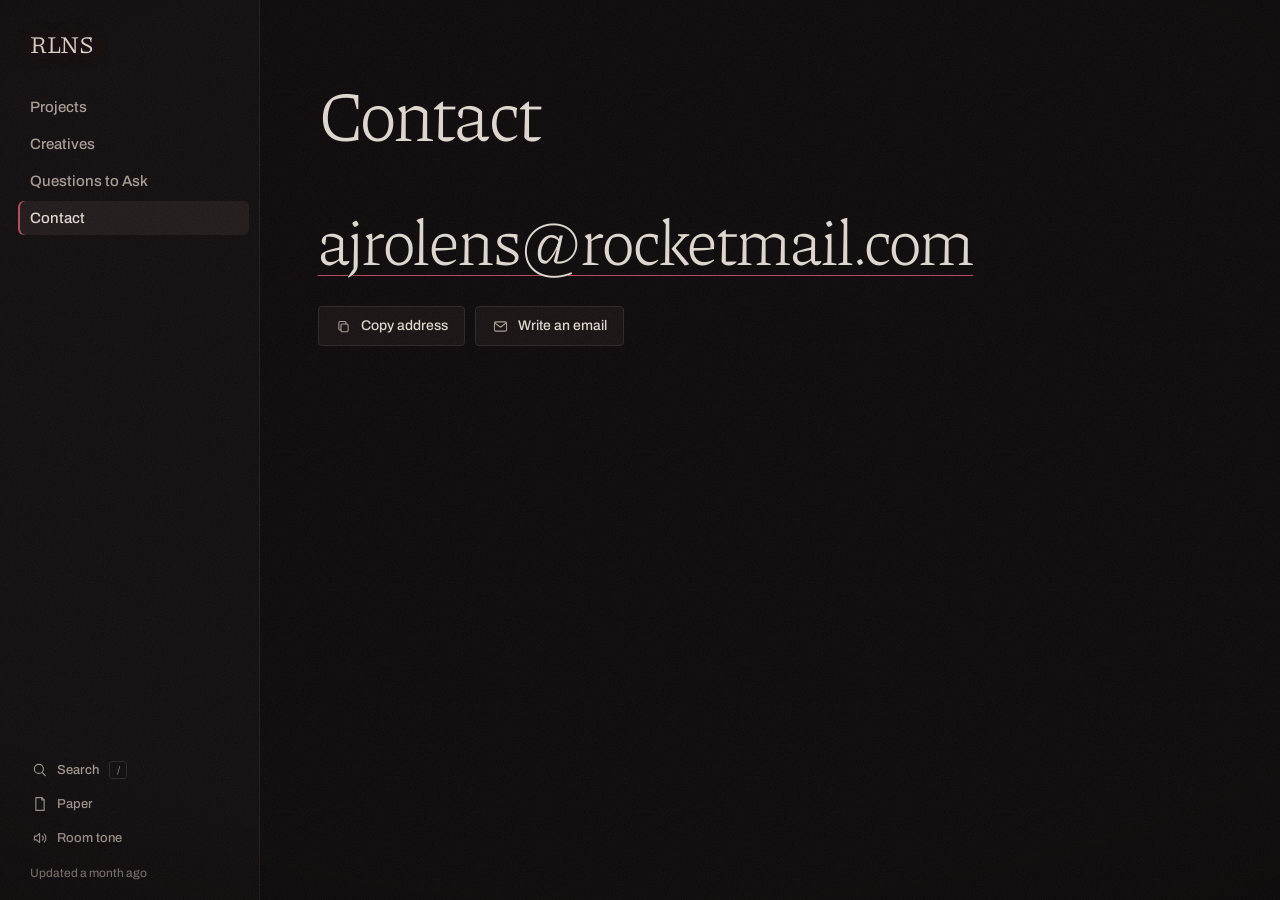
==== commit 8f5215d3: "Publish site" ====
--- a/contact/index.html
+++ b/contact/index.html
@@ -3,14 +3,14 @@
 <head>
 <meta charset="utf-8">
 <meta name="viewport" content="width=device-width, initial-scale=1, viewport-fit=cover">
-<title>Contact — Austin Rolens</title>
-<meta name="description" content="How to reach Austin Rolens.">
+<title>Contact — RLNS</title>
+<meta name="description" content="How to reach RLNS.">
 <meta name="theme-color" content="#0e0a0b">
 <meta name="color-scheme" content="dark light">
 <link rel="canonical" href="https://labs-rlns.github.io/contact/">
-<meta property="og:site_name" content="Austin Rolens">
-<meta property="og:title" content="Contact — Austin Rolens">
-<meta property="og:description" content="How to reach Austin Rolens.">
+<meta property="og:site_name" content="RLNS">
+<meta property="og:title" content="Contact — RLNS">
+<meta property="og:description" content="How to reach RLNS.">
 <meta property="og:type" content="website">
 <meta property="og:url" content="https://labs-rlns.github.io/contact/">
 <meta property="og:image" content="https://labs-rlns.github.io/assets/share.png">
@@ -18,18 +18,18 @@
 <link rel="icon" href="/assets/icon.svg" type="image/svg+xml">
 <link rel="icon" href="/favicon.ico" sizes="32x32">
 <link rel="apple-touch-icon" href="/assets/apple-touch-icon.png">
-<link rel="alternate" type="application/atom+xml" title="Austin Rolens" href="/feed.xml">
+<link rel="alternate" type="application/atom+xml" title="RLNS" href="/feed.xml">
 <link rel="preload" href="/assets/fonts/piazzolla.woff2" as="font" type="font/woff2" crossorigin>
 <link rel="preload" href="/assets/fonts/archivo.woff2" as="font" type="font/woff2" crossorigin>
-<link rel="stylesheet" href="/assets/site.css?v=1.0.0">
-<link rel="stylesheet" href="/assets/custom.css?v=1.0.0">
+<link rel="stylesheet" href="/assets/site.css?v=1.0.1">
+<link rel="stylesheet" href="/assets/custom.css?v=1.0.1">
 <script>(function(d){d.classList.add('js');try{var t=localStorage.getItem('ar-theme');if(t==='night'||t==='paper')d.setAttribute('data-theme',t);if(localStorage.getItem('ar-seen'))d.classList.add('seen')}catch(e){}setTimeout(function(){if(!window.__siteReady)d.classList.remove('js')},6000)})(document.documentElement);</script>
-<script src="/assets/render.js?v=1.0.0" defer></script>
-<script src="/assets/site.js?v=1.0.0" defer></script>
+<script src="/assets/render.js?v=1.0.1" defer></script>
+<script src="/assets/site.js?v=1.0.1" defer></script>
 </head>
 <body>
 <div class="grain" aria-hidden="true"></div>
-<div id="view"><a class="skip" href="#main">Skip to content</a><div class="app"><header class="rail" id="rail"><a class="rail-name" href="/">Austin Rolens</a><nav class="rail-nav" aria-label="Sections"><a class="rail-link" href="/projects/" data-section="projects"><span class="rail-label">Projects</span><span class="rail-new" hidden></span><span class="rail-count" data-count="projects"></span></a><a class="rail-link" href="/creatives/" data-section="creatives"><span class="rail-label">Creatives</span><span class="rail-new" hidden></span><span class="rail-count" data-count="creatives"></span></a><a class="rail-link" href="/questions/" data-section="questions"><span class="rail-label">Questions to Ask</span><span class="rail-new" hidden></span><span class="rail-count" data-count="questions"></span></a><a class="rail-link is-on" href="/contact/" data-section="contact" aria-current="page"><span class="rail-label">Contact</span><span class="rail-new" hidden></span></a></nav><div class="rail-foot"><div class="controls controls-rail"><button type="button" class="ctl" data-action="search" aria-keyshortcuts="/ Control+K Meta+K"><svg class="icon" viewBox="0 0 24 24" aria-hidden="true" focusable="false"><path d="M10.5 4.5a6 6 0 1 0 0 12 6 6 0 0 0 0-12Zm8.5 15-4.2-4.2"/></svg><span class="ctl-label">Search</span><kbd class="ctl-key">/</kbd></button><button type="button" class="ctl" data-action="theme"><svg class="icon" viewBox="0 0 24 24" aria-hidden="true" focusable="false"><path d="M6.5 3.5h8l3 3v14h-11z"/><path d="M14.5 3.5v3h3"/></svg><span class="ctl-label">Paper</span></button><button type="button" class="ctl" data-action="sound" aria-pressed="false"><svg class="icon" viewBox="0 0 24 24" aria-hidden="true" focusable="false"><path d="M4.5 9.5h3l4-3.5v12l-4-3.5h-3z"/><path d="M15.2 9.2a4 4 0 0 1 0 5.6M17.8 6.8a7.5 7.5 0 0 1 0 10.4"/></svg><span class="ctl-label">Room tone</span></button></div><p class="rail-updated" hidden></p></div></header><main class="main" id="main" data-route="contact"><section class="contact" aria-labelledby="contact-title"><h1 class="sec-title" id="contact-title" tabindex="-1">Contact</h1><p class="contact-mail"><a href="mailto:ajrolens@rocketmail.com">ajrolens@rocketmail.com</a></p><p class="contact-actions"><button type="button" class="btn" data-action="copy" data-copy="ajrolens@rocketmail.com" hidden><svg class="icon" viewBox="0 0 24 24" aria-hidden="true" focusable="false"><rect x="8.5" y="8.5" width="10" height="11" rx="1.5"/><path d="M15.5 8.5v-2a1.5 1.5 0 0 0-1.5-1.5H7A1.5 1.5 0 0 0 5.5 6.5v9A1.5 1.5 0 0 0 7 17h1.5"/></svg><span>Copy address</span></button><a class="btn" href="mailto:ajrolens@rocketmail.com"><svg class="icon" viewBox="0 0 24 24" aria-hidden="true" focusable="false"><rect x="3.5" y="5.5" width="17" height="13" rx="1.5"/><path d="m4 7 8 6 8-6"/></svg><span>Write an email</span></a></p></section></main></div></div>
+<div id="view"><a class="skip" href="#main">Skip to content</a><div class="app"><header class="rail" id="rail"><a class="rail-name" href="/">RLNS</a><nav class="rail-nav" aria-label="Sections"><a class="rail-link" href="/projects/" data-section="projects"><span class="rail-label">Projects</span><span class="rail-new" hidden></span><span class="rail-count" data-count="projects"></span></a><a class="rail-link" href="/creatives/" data-section="creatives"><span class="rail-label">Creatives</span><span class="rail-new" hidden></span><span class="rail-count" data-count="creatives"></span></a><a class="rail-link" href="/questions/" data-section="questions"><span class="rail-label">Questions to Ask</span><span class="rail-new" hidden></span><span class="rail-count" data-count="questions"></span></a><a class="rail-link is-on" href="/contact/" data-section="contact" aria-current="page"><span class="rail-label">Contact</span><span class="rail-new" hidden></span></a></nav><div class="rail-foot"><div class="controls controls-rail"><button type="button" class="ctl" data-action="search" aria-keyshortcuts="/ Control+K Meta+K"><svg class="icon" viewBox="0 0 24 24" aria-hidden="true" focusable="false"><path d="M10.5 4.5a6 6 0 1 0 0 12 6 6 0 0 0 0-12Zm8.5 15-4.2-4.2"/></svg><span class="ctl-label">Search</span><kbd class="ctl-key">/</kbd></button><button type="button" class="ctl" data-action="theme"><svg class="icon" viewBox="0 0 24 24" aria-hidden="true" focusable="false"><path d="M6.5 3.5h8l3 3v14h-11z"/><path d="M14.5 3.5v3h3"/></svg><span class="ctl-label">Paper</span></button><button type="button" class="ctl" data-action="sound" aria-pressed="false"><svg class="icon" viewBox="0 0 24 24" aria-hidden="true" focusable="false"><path d="M4.5 9.5h3l4-3.5v12l-4-3.5h-3z"/><path d="M15.2 9.2a4 4 0 0 1 0 5.6M17.8 6.8a7.5 7.5 0 0 1 0 10.4"/></svg><span class="ctl-label">Room tone</span></button></div><p class="rail-updated" hidden></p></div></header><main class="main" id="main" data-route="contact"><section class="contact" aria-labelledby="contact-title"><h1 class="sec-title" id="contact-title" tabindex="-1">Contact</h1><p class="contact-mail"><a href="mailto:ajrolens@rocketmail.com">ajrolens@rocketmail.com</a></p><p class="contact-actions"><button type="button" class="btn" data-action="copy" data-copy="ajrolens@rocketmail.com" hidden><svg class="icon" viewBox="0 0 24 24" aria-hidden="true" focusable="false"><rect x="8.5" y="8.5" width="10" height="11" rx="1.5"/><path d="M15.5 8.5v-2a1.5 1.5 0 0 0-1.5-1.5H7A1.5 1.5 0 0 0 5.5 6.5v9A1.5 1.5 0 0 0 7 17h1.5"/></svg><span>Copy address</span></button><a class="btn" href="mailto:ajrolens@rocketmail.com"><svg class="icon" viewBox="0 0 24 24" aria-hidden="true" focusable="false"><rect x="3.5" y="5.5" width="17" height="13" rx="1.5"/><path d="m4 7 8 6 8-6"/></svg><span>Write an email</span></a></p></section></main></div></div>
 <div id="announcer" class="sr-only" aria-live="polite" aria-atomic="true"></div>
 </body>
 </html>
--- a/assets/site.css
+++ b/assets/site.css
@@ -119,6 +119,15 @@
   -moz-osx-font-smoothing: grayscale;
   text-rendering: optimizeLegibility;
   overflow-x: hidden;
+  /* Keep text clear of the notch on phones held sideways (zero everywhere else). */
+  padding-left: env(safe-area-inset-left, 0px);
+  padding-right: env(safe-area-inset-right, 0px);
+}
+
+/* Long words and pasted links wrap instead of running off the side of a phone screen. */
+.entry-title, .entry-sum, .tile-title, .tile-text, .item-title, .item-sum, .facts dd,
+.q-text, .qpage-text, .qgroup-title, .pager-title, .tag, .palette-title {
+  overflow-wrap: anywhere;
 }
 
 img, svg, video, iframe { display: block; max-width: 100%; }
@@ -256,6 +265,10 @@
   justify-items: center;
   padding: 64px 24px 96px;
   text-align: center;
+  /* The glow is wider than a phone screen. Clip it here so it can't widen the page:
+     on phones that made the browser zoom out and pushed the corner buttons off-screen. */
+  overflow: hidden;
+  overflow: clip;
 }
 
 .home-glow {
@@ -1026,6 +1039,12 @@
   .controls-home .ctl { width: 40px; padding: 0; justify-content: center; }
 }
 
+/* The narrowest phones: all four sections still fit across the top bar. */
+@media (max-width: 380px) {
+  .rail-nav { padding-left: 4px; padding-right: 4px; gap: 0; }
+  .rail-link { padding: 9px 6px; font-size: 0.8125rem; }
+}
+
 /* ------------------------------------------------------------ motion & print */
 
 @media (prefers-reduced-motion: reduce) {
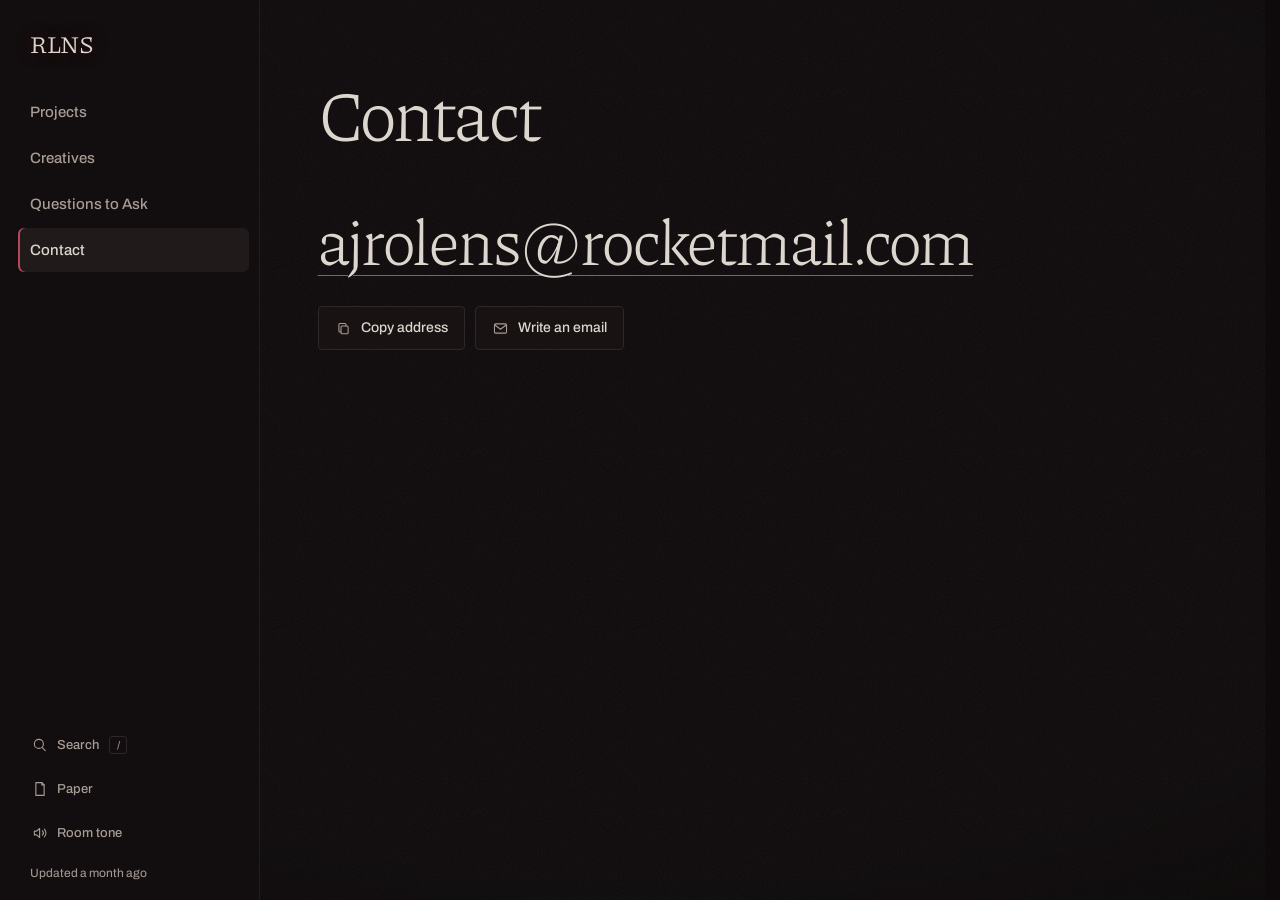
==== commit 5f3d5e12: "Refine portfolio layout and accessibility in design 1.2.0 Improve responsive home navigation, touch " ====
--- a/contact/index.html
+++ b/contact/index.html
@@ -14,22 +14,27 @@
 <meta property="og:type" content="website">
 <meta property="og:url" content="https://labs-rlns.github.io/contact/">
 <meta property="og:image" content="https://labs-rlns.github.io/assets/share.png">
+<meta property="og:image:alt" content="Contact — RLNS">
+<meta property="og:image:width" content="1200">
+<meta property="og:image:height" content="630">
 <meta name="twitter:card" content="summary_large_image">
+<script type="application/ld+json">{"@context":"https://schema.org","@graph":[{"@type":"BreadcrumbList","itemListElement":[{"@type":"ListItem","position":1,"name":"RLNS","item":"https://labs-rlns.github.io/"},{"@type":"ListItem","position":2,"name":"Contact","item":"https://labs-rlns.github.io/contact/"}]},{"@type":"WebSite","@id":"https://labs-rlns.github.io/#site","name":"RLNS","url":"https://labs-rlns.github.io/"}]}</script>
 <link rel="icon" href="/assets/icon.svg" type="image/svg+xml">
 <link rel="icon" href="/favicon.ico" sizes="32x32">
 <link rel="apple-touch-icon" href="/assets/apple-touch-icon.png">
+<link rel="manifest" href="/manifest.webmanifest">
 <link rel="alternate" type="application/atom+xml" title="RLNS" href="/feed.xml">
 <link rel="preload" href="/assets/fonts/piazzolla.woff2" as="font" type="font/woff2" crossorigin>
 <link rel="preload" href="/assets/fonts/archivo.woff2" as="font" type="font/woff2" crossorigin>
-<link rel="stylesheet" href="/assets/site.css?v=1.0.1">
-<link rel="stylesheet" href="/assets/custom.css?v=1.0.1">
+<link rel="stylesheet" href="/assets/site.css?v=1.2.0">
+<link rel="stylesheet" href="/assets/custom.css?v=1.2.0">
 <script>(function(d){d.classList.add('js');try{var t=localStorage.getItem('ar-theme');if(t==='night'||t==='paper')d.setAttribute('data-theme',t);if(localStorage.getItem('ar-seen'))d.classList.add('seen')}catch(e){}setTimeout(function(){if(!window.__siteReady)d.classList.remove('js')},6000)})(document.documentElement);</script>
-<script src="/assets/render.js?v=1.0.1" defer></script>
-<script src="/assets/site.js?v=1.0.1" defer></script>
+<script src="/assets/render.js?v=1.2.0" defer></script>
+<script src="/assets/site.js?v=1.2.0" defer></script>
 </head>
 <body>
 <div class="grain" aria-hidden="true"></div>
-<div id="view"><a class="skip" href="#main">Skip to content</a><div class="app"><header class="rail" id="rail"><a class="rail-name" href="/">RLNS</a><nav class="rail-nav" aria-label="Sections"><a class="rail-link" href="/projects/" data-section="projects"><span class="rail-label">Projects</span><span class="rail-new" hidden></span><span class="rail-count" data-count="projects"></span></a><a class="rail-link" href="/creatives/" data-section="creatives"><span class="rail-label">Creatives</span><span class="rail-new" hidden></span><span class="rail-count" data-count="creatives"></span></a><a class="rail-link" href="/questions/" data-section="questions"><span class="rail-label">Questions to Ask</span><span class="rail-new" hidden></span><span class="rail-count" data-count="questions"></span></a><a class="rail-link is-on" href="/contact/" data-section="contact" aria-current="page"><span class="rail-label">Contact</span><span class="rail-new" hidden></span></a></nav><div class="rail-foot"><div class="controls controls-rail"><button type="button" class="ctl" data-action="search" aria-keyshortcuts="/ Control+K Meta+K"><svg class="icon" viewBox="0 0 24 24" aria-hidden="true" focusable="false"><path d="M10.5 4.5a6 6 0 1 0 0 12 6 6 0 0 0 0-12Zm8.5 15-4.2-4.2"/></svg><span class="ctl-label">Search</span><kbd class="ctl-key">/</kbd></button><button type="button" class="ctl" data-action="theme"><svg class="icon" viewBox="0 0 24 24" aria-hidden="true" focusable="false"><path d="M6.5 3.5h8l3 3v14h-11z"/><path d="M14.5 3.5v3h3"/></svg><span class="ctl-label">Paper</span></button><button type="button" class="ctl" data-action="sound" aria-pressed="false"><svg class="icon" viewBox="0 0 24 24" aria-hidden="true" focusable="false"><path d="M4.5 9.5h3l4-3.5v12l-4-3.5h-3z"/><path d="M15.2 9.2a4 4 0 0 1 0 5.6M17.8 6.8a7.5 7.5 0 0 1 0 10.4"/></svg><span class="ctl-label">Room tone</span></button></div><p class="rail-updated" hidden></p></div></header><main class="main" id="main" data-route="contact"><section class="contact" aria-labelledby="contact-title"><h1 class="sec-title" id="contact-title" tabindex="-1">Contact</h1><p class="contact-mail"><a href="mailto:ajrolens@rocketmail.com">ajrolens@rocketmail.com</a></p><p class="contact-actions"><button type="button" class="btn" data-action="copy" data-copy="ajrolens@rocketmail.com" hidden><svg class="icon" viewBox="0 0 24 24" aria-hidden="true" focusable="false"><rect x="8.5" y="8.5" width="10" height="11" rx="1.5"/><path d="M15.5 8.5v-2a1.5 1.5 0 0 0-1.5-1.5H7A1.5 1.5 0 0 0 5.5 6.5v9A1.5 1.5 0 0 0 7 17h1.5"/></svg><span>Copy address</span></button><a class="btn" href="mailto:ajrolens@rocketmail.com"><svg class="icon" viewBox="0 0 24 24" aria-hidden="true" focusable="false"><rect x="3.5" y="5.5" width="17" height="13" rx="1.5"/><path d="m4 7 8 6 8-6"/></svg><span>Write an email</span></a></p></section></main></div></div>
+<div id="view"><a class="skip" href="#main">Skip to content</a><div class="app"><header class="rail" id="rail"><a class="rail-name" href="/">RLNS</a><nav class="rail-nav" aria-label="Sections"><a class="rail-link" href="/projects/" data-section="projects"><span class="rail-label">Projects</span><span class="rail-new" hidden></span><span class="rail-count" data-count="projects"></span></a><a class="rail-link" href="/creatives/" data-section="creatives"><span class="rail-label">Creatives</span><span class="rail-new" hidden></span><span class="rail-count" data-count="creatives"></span></a><a class="rail-link" href="/questions/" data-section="questions"><span class="rail-label">Questions to Ask</span><span class="rail-new" hidden></span><span class="rail-count" data-count="questions"></span></a><a class="rail-link is-on" href="/contact/" data-section="contact" aria-current="page"><span class="rail-label">Contact</span><span class="rail-new" hidden></span></a></nav><div class="rail-foot"><div class="controls controls-rail"><button type="button" class="ctl" data-action="search" aria-label="Search" aria-keyshortcuts="Control+K Meta+K"><svg class="icon" viewBox="0 0 24 24" aria-hidden="true" focusable="false"><path d="M10.5 4.5a6 6 0 1 0 0 12 6 6 0 0 0 0-12Zm8.5 15-4.2-4.2"/></svg><span class="ctl-label">Search</span><kbd class="ctl-key">/</kbd></button><button type="button" class="ctl" data-action="theme"><svg class="icon" viewBox="0 0 24 24" aria-hidden="true" focusable="false"><path d="M6.5 3.5h8l3 3v14h-11z"/><path d="M14.5 3.5v3h3"/></svg><span class="ctl-label">Paper</span></button><button type="button" class="ctl" data-action="sound" aria-label="Room tone" aria-pressed="false"><svg class="icon" viewBox="0 0 24 24" aria-hidden="true" focusable="false"><path d="M4.5 9.5h3l4-3.5v12l-4-3.5h-3z"/><path d="M15.2 9.2a4 4 0 0 1 0 5.6M17.8 6.8a7.5 7.5 0 0 1 0 10.4"/></svg><span class="ctl-label">Room tone</span></button></div><p class="rail-updated" hidden></p></div></header><main class="main" id="main" tabindex="-1" data-route="contact"><section class="contact" aria-labelledby="contact-title"><h1 class="sec-title" id="contact-title" tabindex="-1">Contact</h1><p class="contact-mail"><a href="mailto:ajrolens@rocketmail.com">ajrolens@rocketmail.com</a></p><p class="contact-actions"><button type="button" class="btn" data-action="copy" data-copy="ajrolens@rocketmail.com" hidden><svg class="icon" viewBox="0 0 24 24" aria-hidden="true" focusable="false"><rect x="8.5" y="8.5" width="10" height="11" rx="1.5"/><path d="M15.5 8.5v-2a1.5 1.5 0 0 0-1.5-1.5H7A1.5 1.5 0 0 0 5.5 6.5v9A1.5 1.5 0 0 0 7 17h1.5"/></svg><span>Copy address</span></button><a class="btn" href="mailto:ajrolens@rocketmail.com"><svg class="icon" viewBox="0 0 24 24" aria-hidden="true" focusable="false"><rect x="3.5" y="5.5" width="17" height="13" rx="1.5"/><path d="m4 7 8 6 8-6"/></svg><span>Write an email</span></a></p></section></main></div></div>
 <div id="announcer" class="sr-only" aria-live="polite" aria-atomic="true"></div>
 </body>
 </html>
--- a/assets/site.css
+++ b/assets/site.css
@@ -42,7 +42,7 @@
   --line-soft: #231b1d;
   --text: #ddd6ce;
   --text-2: #a79c96;
-  --text-3: #877c76;
+  --text-3: #a09690;
   --accent: #6e1527;
   --accent-hi: #85203a;
   --accent-ink: #f2e9e4;
@@ -99,6 +99,8 @@
 *, *::before, *::after { box-sizing: border-box; }
 
 html {
+  scrollbar-gutter: stable;
+  scroll-padding-top: 24px;
   -webkit-text-size-adjust: 100%;
   text-size-adjust: 100%;
   background: var(--bg);
@@ -106,6 +108,7 @@
 }
 
 body {
+  isolation: isolate;
   margin: 0;
   min-height: 100vh;
   min-height: 100dvh;
@@ -146,6 +149,9 @@
   border-radius: 3px;
 }
 [tabindex="-1"]:focus-visible { outline: none; }
+:where(h1, h2, h3, [id]) { scroll-margin-top: 24px; }
+#view { position: relative; z-index: 1; }
+html:not(.js) .controls { display: none; }
 
 .icon {
   width: 18px;
@@ -186,7 +192,7 @@
 .grain {
   position: fixed;
   inset: 0;
-  z-index: 60;
+  z-index: 0;
   pointer-events: none;
   background-image: var(--grain);
   background-size: 180px 180px;
@@ -196,7 +202,7 @@
   content: "";
   position: fixed;
   inset: 0;
-  z-index: 59;
+  z-index: 0;
   pointer-events: none;
   background: var(--vignette);
 }
@@ -209,7 +215,7 @@
   display: inline-flex;
   align-items: center;
   gap: 8px;
-  height: 34px;
+  min-height: 44px;
   padding: 0 10px;
   border: 1px solid transparent;
   border-radius: var(--r-s);
@@ -239,7 +245,7 @@
   display: inline-flex;
   align-items: center;
   gap: 9px;
-  min-height: 40px;
+  min-height: 44px;
   padding: 0 16px;
   border: 1px solid var(--line);
   border-radius: var(--r-s);
@@ -263,7 +269,7 @@
   display: grid;
   place-content: center;
   justify-items: center;
-  padding: 64px 24px 96px;
+  padding: clamp(48px, 9vh, 100px) 24px 112px;
   text-align: center;
   /* The glow is wider than a phone screen. Clip it here so it can't widen the page:
      on phones that made the browser zoom out and pushed the corner buttons off-screen. */
@@ -288,11 +294,13 @@
   margin: 0;
   font-family: var(--serif);
   font-weight: 300;
-  font-size: clamp(3.1rem, 11.5vw, 9.75rem);
+  max-width: 100%;
+  overflow-wrap: anywhere;
+  font-size: clamp(3.1rem, 11.5vw, 10.5rem);
   line-height: 0.95;
   letter-spacing: -0.032em;
   color: var(--text);
-  text-shadow: 0 0 1px var(--halo-1), 0 0 24px var(--halo-2), 0 0 90px var(--halo-3);
+  text-shadow: 0 0 70px var(--halo-3);
 }
 
 .home-line {
@@ -303,29 +311,44 @@
 }
 
 .home-nav {
-  margin-top: clamp(26px, 3.4vw, 42px);
-  display: flex;
-  flex-wrap: wrap;
-  justify-content: center;
-  gap: 6px clamp(20px, 3.2vw, 44px);
+  margin-top: clamp(40px, 5vw, 64px);
+  width: min(840px, calc(100vw - 64px));
+  display: grid;
+  grid-template-columns: repeat(4, minmax(0, 1fr));
+  gap: 24px;
   font-family: var(--serif);
   font-size: clamp(1.08rem, 1.55vw, 1.32rem);
   line-height: 1.3;
 }
 .home-nav a {
   position: relative;
-  padding: 8px 2px;
-  color: var(--text-2);
-  text-decoration: none;
-  transition: color 0.2s;
-}
+  display: inline-grid;
+  justify-items: start;
+  align-content: start;
+  padding: 16px 0 12px;
+  text-align: left;
+  border-top: 1px solid var(--line);
+  color: var(--text);
+  text-decoration: none;
+  transition: color 0.2s, border-color 0.2s;
+}
+.home-index { margin-bottom: 18px; font: 450 0.6875rem/1 var(--mono); letter-spacing: 0.1em; color: var(--text-3); }
+.home-label { overflow-wrap: anywhere; }
+.home-nav a::after { content: '↗'; position: absolute; right: 0; top: 12px; font: 400 1.1rem/1 var(--sans); color: var(--text-3); }
 .home-nav a:hover,
-.home-nav a:focus-visible {
-  color: var(--text);
+.home-nav a:focus-visible { color: var(--text); border-top-color: var(--accent-line); }
+.home-nav a:hover .home-label,
+.home-nav a:focus-visible .home-label {
   text-decoration: underline;
   text-decoration-thickness: 1px;
   text-underline-offset: 0.32em;
   text-decoration-color: var(--accent-line);
+}
+/* The section's own short intro, as a subtitle under its link. */
+.home-intro {
+  margin-top: 9px;
+  font: 400 0.75rem/1.5 var(--sans);
+  color: var(--text-2);
 }
 .home-new {
   position: absolute;
@@ -344,27 +367,10 @@
   bottom: max(12px, env(safe-area-inset-bottom));
   z-index: 70;
 }
-.controls-home [data-action="search"] { display: none; }
-
-/* The one orchestrated moment: the name develops out of the dark. */
-html.js .is-home .home-name { animation: develop 2.8s var(--ease) both; }
-html.js .is-home .home-line,
-html.js .is-home .home-nav { animation: surface 1.4s 1.1s var(--ease) both; }
-html.js .is-home .home-glow { animation: safelight 3.4s ease-out both; }
-html.js.seen .is-home .home-name,
-html.js.seen .is-home .home-line,
-html.js.seen .is-home .home-nav,
-html.js.seen .is-home .home-glow { animation-duration: 0.9s; animation-delay: 0s; }
-
-@keyframes develop {
-  0% { opacity: 0; filter: blur(10px) brightness(0.3); letter-spacing: -0.012em; }
-  55% { opacity: 0.8; filter: blur(1.5px) brightness(0.8); }
-  100% { opacity: 1; filter: none; letter-spacing: -0.032em; }
-}
-@keyframes surface {
-  from { opacity: 0; }
-  to { opacity: 1; }
-}
+.controls-home { padding: 4px; border: 1px solid var(--line-soft); border-radius: 8px; background: var(--bg-2); }
+
+/* Only the background fades in. Content and navigation are ready immediately. */
+html.js .is-home .home-glow { animation: safelight 0.6s ease-out both; }
 @keyframes safelight {
   from { opacity: 0; }
   to { opacity: 1; }
@@ -375,6 +381,8 @@
 .app {
   display: grid;
   grid-template-columns: var(--rail-w) minmax(0, 1fr);
+  /* Rows keep their natural height: on a short page, stretching them pulled the phone header apart. */
+  align-content: start;
   min-height: 100vh;
   min-height: 100dvh;
 }
@@ -392,7 +400,7 @@
   overflow-y: auto;
   overscroll-behavior: contain;
   scrollbar-width: thin;
-  transition: opacity 0.5s var(--ease);
+  transition: background-color 0.5s var(--ease), border-color 0.5s var(--ease);
 }
 
 .rail-name {
@@ -419,7 +427,7 @@
   text-decoration: none;
   transition: color 0.15s, background-color 0.15s;
 }
-.rail-link { font: 500 0.9375rem/1.25 var(--sans); }
+.rail-link { min-height: 44px; font: 500 0.9375rem/1.25 var(--sans); }
 .rail-link:hover,
 .rail-field:hover { color: var(--text); background: var(--raise); }
 .rail-link.is-on {
@@ -467,14 +475,17 @@
   padding: clamp(36px, 6vw, 84px) var(--pad) 140px;
 }
 
-/* Reading a creative piece or a question: the room dims around it. */
-.is-reading .rail { opacity: 0.42; }
-.is-reading .rail:hover,
-.is-reading .rail:focus-within { opacity: 1; }
+/* Reading: soften the sidebar's surface while keeping its text legible. */
+@media (min-width: 901px) {
+  .is-reading .rail { background: var(--bg); border-right-color: transparent; }
+  .is-reading .rail:hover,
+  .is-reading .rail:focus-within { background: var(--bg-2); border-right-color: var(--line-soft); }
+}
 
 /* ------------------------------------------------------------ section heads & filters */
 
 .sec-head { max-width: 46rem; margin-bottom: clamp(28px, 4vw, 48px); }
+.sec-head::before { content: ''; display: block; width: 32px; height: 2px; margin-bottom: 24px; background: var(--accent-line); }
 .sec-title {
   margin: 0;
   font: 300 clamp(2.6rem, 5.6vw, 4.6rem)/1 var(--serif);
@@ -494,7 +505,7 @@
   display: inline-flex;
   align-items: center;
   gap: 7px;
-  min-height: 32px;
+  min-height: 36px;
   padding: 0 12px;
   border: 1px solid var(--line);
   border-radius: 999px;
@@ -683,6 +694,7 @@
 /* ------------------------------------------------------------ item pages */
 
 .crumb {
+  min-height: 32px;
   display: inline-flex;
   align-items: center;
   gap: 6px;
@@ -781,6 +793,41 @@
 .pager-older { text-align: right; }
 .pager-label { font: 500 0.75rem/1 var(--sans); color: var(--text-3); }
 .pager-title { font: 400 1.125rem/1.3 var(--serif); }
+
+/* "More in <field>": somewhere to go next */
+.related { margin-top: 56px; }
+.related-title { margin: 0 0 12px; font: 500 0.8125rem/1 var(--sans); color: var(--text-3); }
+.related-list { list-style: none; margin: 0; padding: 0; border-top: 1px solid var(--line-soft); }
+.related-link {
+  display: grid;
+  gap: 5px;
+  padding: 15px 4px;
+  border-bottom: 1px solid var(--line-soft);
+  color: inherit;
+  text-decoration: none;
+  transition: background-color 0.15s;
+}
+.related-link:hover { background: var(--raise); }
+.related-name { font: 400 1.1875rem/1.35 var(--serif); overflow-wrap: anywhere; }
+.related-link.is-question .related-name { font-style: italic; font-weight: 380; }
+.related-link:hover .related-name { text-decoration: underline; text-decoration-thickness: 1px; text-underline-offset: 0.2em; text-decoration-color: var(--accent-line); }
+.related-meta { display: flex; flex-wrap: wrap; gap: 4px 14px; font: 500 0.75rem/1.4 var(--sans); color: var(--text-3); }
+/* The related list's last rule already closes the section, so the pager doesn't draw another. */
+.related + .pager { margin-top: 30px; padding-top: 0; border-top: 0; }
+
+/* Cite: for papers, research and theories */
+.cite { margin-top: 44px; }
+.cite-ref {
+  margin: 0;
+  padding: 16px 18px;
+  border-left: 2px solid var(--accent);
+  background: var(--raise);
+  font: 400 1.0625rem/1.6 var(--serif);
+  color: var(--text-2);
+  overflow-wrap: anywhere;
+}
+.cite-ref i { color: var(--text); }
+.cite-actions { display: flex; flex-wrap: wrap; gap: 8px; margin: 12px 0 0; }
 
 /* creatives read like a page held up to the light */
 .item-creatives { margin-inline: auto; max-width: 40rem; }
@@ -835,7 +882,8 @@
 }
 .qpage-date { margin: 22px 0 0; font: 500 0.8125rem/1 var(--sans); color: var(--text-3); }
 .qpage-notes { margin-top: 40px; color: var(--text-2); }
-.qpage-actions { margin: 40px 0 0; }
+.qpage-actions { display: flex; flex-wrap: wrap; gap: 10px; margin: 40px 0 0; }
+.qpage .related { margin-top: 24px; }
 
 /* ------------------------------------------------------------ contact */
 
@@ -870,11 +918,7 @@
 
 /* ------------------------------------------------------------ develop: images come up like prints */
 
-html.js img.develop {
-  opacity: 0;
-  filter: brightness(0.35) sepia(0.9) hue-rotate(-38deg) saturate(1.8) contrast(0.85);
-  transition: opacity 1s ease, filter 2s var(--ease);
-}
+html.js img.develop { opacity: 1; }
 html.js img.develop.is-in { opacity: 1; filter: none; }
 
 /* ------------------------------------------------------------ search */
@@ -893,7 +937,7 @@
 .palette[hidden] { display: none; }
 .palette-box {
   width: min(640px, 100%);
-  max-height: min(70vh, 640px);
+  max-height: min(80dvh, 640px);
   display: flex;
   flex-direction: column;
   overflow: hidden;
@@ -915,8 +959,14 @@
 }
 .palette-input::placeholder { color: var(--text-3); }
 .palette-input:focus-visible { outline: none; }
+.palette-field:focus-within { box-shadow: inset 0 -2px 0 var(--accent-line); }
+.palette-close { display: grid; place-items: center; flex: none; width: 44px; height: 44px; border: 0; border-radius: 4px; background: transparent; color: var(--text-2); cursor: pointer; }
+.palette-close:hover { background: var(--raise-2); color: var(--text); }
 .palette-esc { font: 500 0.6875rem/1 var(--sans); color: var(--text-3); border: 1px solid var(--line); border-radius: 3px; padding: 3px 5px; }
 .palette-list { list-style: none; margin: 0; padding: 8px; overflow-y: auto; }
+.palette-list { overscroll-behavior: contain; }
+.palette-field, .palette-foot { flex-shrink: 0; }
+.palette-foot > span { color: var(--text-2); }
 .palette-group { padding: 12px 10px 6px; font: 500 0.72rem/1 var(--sans); color: var(--text-3); }
 .palette-opt {
   display: grid;
@@ -949,8 +999,8 @@
   position: fixed;
   top: 14px;
   right: 14px;
-  width: 42px;
-  height: 42px;
+  width: 44px;
+  height: 44px;
   display: grid;
   place-items: center;
   border: 1px solid rgba(255, 255, 255, 0.16);
@@ -974,6 +1024,8 @@
 }
 
 @media (max-width: 900px) {
+  html { scroll-padding-top: 140px; }
+  :where(h1, h2, h3, [id]) { scroll-margin-top: 140px; }
   .app { grid-template-columns: minmax(0, 1fr); }
   .rail {
     position: sticky;
@@ -990,12 +1042,12 @@
     -webkit-backdrop-filter: blur(14px);
     backdrop-filter: blur(14px);
     overflow: visible;
+    align-content: flex-start;
   }
-  .is-reading .rail { opacity: 1; }
   .rail-name { font-size: 1.1875rem; padding: 6px 0; }
   .rail-foot { order: 2; margin: 0 0 0 auto; padding: 0; display: block; }
   .controls-rail { flex-direction: row; margin: 0 -8px 0 0; gap: 2px; }
-  .controls-rail .ctl { width: 40px; height: 40px; padding: 0; justify-content: center; }
+  .controls-rail .ctl { width: 44px; height: 44px; padding: 0; justify-content: center; }
   .controls-rail .ctl-label, .controls-rail .ctl-key { display: none; }
   .rail-updated { display: none; }
   .rail-nav {
@@ -1034,9 +1086,23 @@
   .pager { grid-template-columns: minmax(0, 1fr); }
   .pager-older { text-align: left; }
   .controls-home .ctl-label { display: none; }
-  .home-nav { flex-direction: column; align-items: center; gap: 0; }
-  .home-nav a { padding: 7px 2px; }
-  .controls-home .ctl { width: 40px; padding: 0; justify-content: center; }
+  .home-nav { grid-template-columns: repeat(2, minmax(0, 1fr)); gap: 22px 24px; }
+  .home-nav a { padding: 12px 0 4px; }
+  .home-index { margin-bottom: 12px; }
+  .controls-home .ctl { width: 44px; padding: 0; justify-content: center; }
+  .controls-home .ctl-key { display: none; }
+}
+
+@media (max-height: 550px) {
+  .home { padding-top: 40px; }
+  .home-name { font-size: clamp(3.1rem, 10vw, 6rem); }
+  .palette { padding-top: 12px; }
+  .palette-box { max-height: calc(100dvh - 24px); }
+}
+
+@media (forced-colors: active) {
+  .grain, .home-glow, body::after { display: none; }
+  .rail-link.is-on, .chip.is-on, .palette-opt[aria-selected="true"] { outline: 2px solid Highlight; outline-offset: -2px; }
 }
 
 /* The narrowest phones: all four sections still fit across the top bar. */
@@ -1059,7 +1125,8 @@
 }
 
 @media print {
-  .grain, body::after, .rail, .controls, .pager, .skip { display: none !important; }
+  .grain, body::after, .rail, .controls, .pager, .related, .skip, .cite-actions, .qpage-actions { display: none !important; }
+  .cite-ref { background: none; padding-left: 12px; }
   .app { display: block; }
   :root { --bg: #fff; --text: #000; --text-2: #333; --text-3: #555; }
   html.js img.develop { opacity: 1; filter: none; }
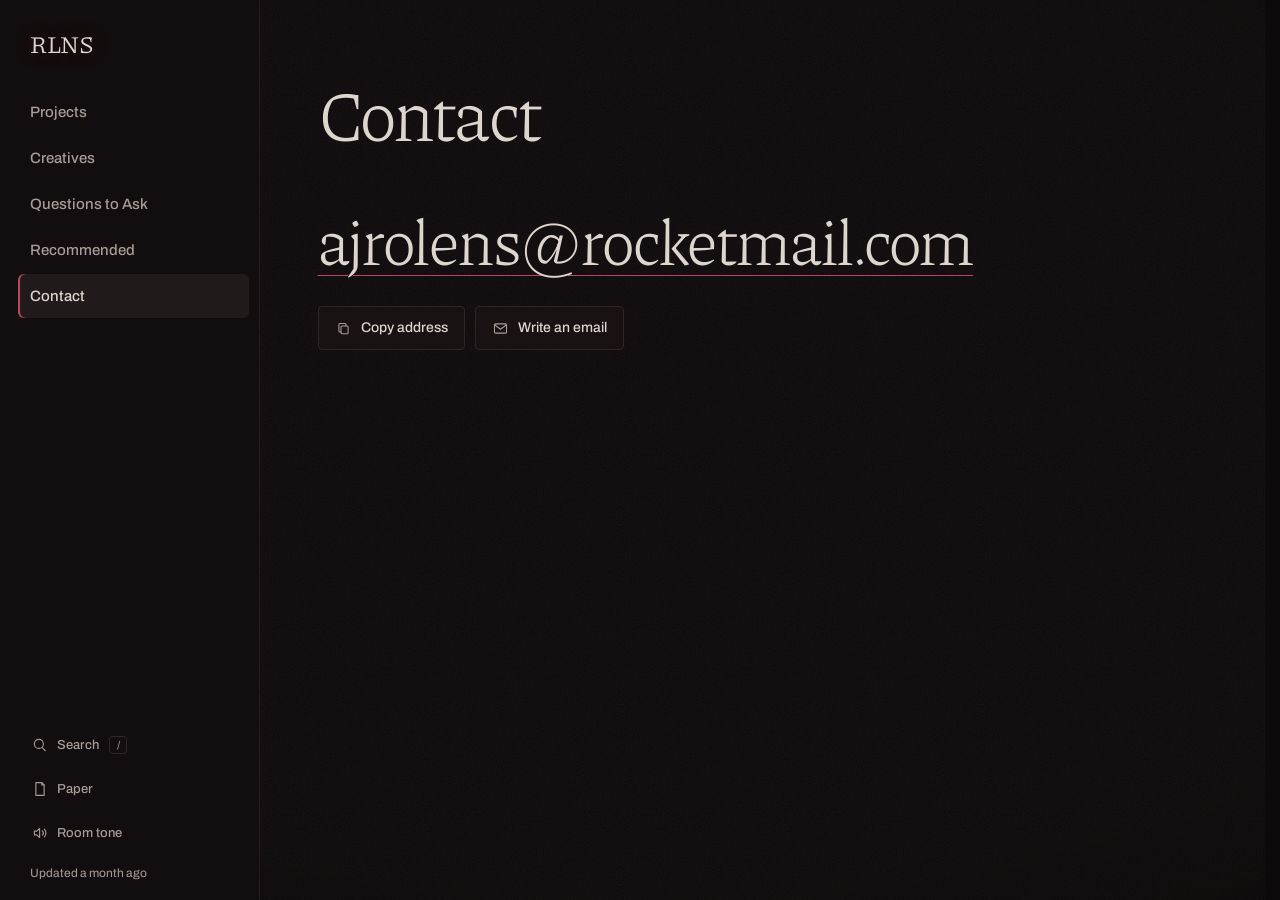
==== commit 2292709b: "Add Recommended section and modern standards in design 1.3.0 - Recommended: a fifth section for book" ====
--- a/contact/index.html
+++ b/contact/index.html
@@ -3,12 +3,14 @@
 <head>
 <meta charset="utf-8">
 <meta name="viewport" content="width=device-width, initial-scale=1, viewport-fit=cover">
+<meta http-equiv="Content-Security-Policy" content="default-src &#39;self&#39;; script-src &#39;self&#39; &#39;sha256-UxO70Z8M6GlY+qybMXOsB+joCaE+ZIlM/8RQp+c0sl0=&#39;; style-src &#39;self&#39; &#39;unsafe-inline&#39;; img-src * data:; media-src *; font-src &#39;self&#39;; connect-src &#39;self&#39;; manifest-src &#39;self&#39;; frame-src https://www.youtube-nocookie.com https://player.vimeo.com; object-src &#39;none&#39;; base-uri &#39;self&#39;; form-action &#39;none&#39;">
 <title>Contact — RLNS</title>
 <meta name="description" content="How to reach RLNS.">
 <meta name="theme-color" content="#0e0a0b">
 <meta name="color-scheme" content="dark light">
 <link rel="canonical" href="https://labs-rlns.github.io/contact/">
 <meta property="og:site_name" content="RLNS">
+<meta property="og:locale" content="en_US">
 <meta property="og:title" content="Contact — RLNS">
 <meta property="og:description" content="How to reach RLNS.">
 <meta property="og:type" content="website">
@@ -26,15 +28,15 @@
 <link rel="alternate" type="application/atom+xml" title="RLNS" href="/feed.xml">
 <link rel="preload" href="/assets/fonts/piazzolla.woff2" as="font" type="font/woff2" crossorigin>
 <link rel="preload" href="/assets/fonts/archivo.woff2" as="font" type="font/woff2" crossorigin>
-<link rel="stylesheet" href="/assets/site.css?v=1.2.0">
-<link rel="stylesheet" href="/assets/custom.css?v=1.2.0">
+<link rel="stylesheet" href="/assets/site.css?v=1.3.0">
+<link rel="stylesheet" href="/assets/custom.css?v=1.3.0">
 <script>(function(d){d.classList.add('js');try{var t=localStorage.getItem('ar-theme');if(t==='night'||t==='paper')d.setAttribute('data-theme',t);if(localStorage.getItem('ar-seen'))d.classList.add('seen')}catch(e){}setTimeout(function(){if(!window.__siteReady)d.classList.remove('js')},6000)})(document.documentElement);</script>
-<script src="/assets/render.js?v=1.2.0" defer></script>
-<script src="/assets/site.js?v=1.2.0" defer></script>
+<script src="/assets/render.js?v=1.3.0" defer></script>
+<script src="/assets/site.js?v=1.3.0" defer></script>
 </head>
 <body>
 <div class="grain" aria-hidden="true"></div>
-<div id="view"><a class="skip" href="#main">Skip to content</a><div class="app"><header class="rail" id="rail"><a class="rail-name" href="/">RLNS</a><nav class="rail-nav" aria-label="Sections"><a class="rail-link" href="/projects/" data-section="projects"><span class="rail-label">Projects</span><span class="rail-new" hidden></span><span class="rail-count" data-count="projects"></span></a><a class="rail-link" href="/creatives/" data-section="creatives"><span class="rail-label">Creatives</span><span class="rail-new" hidden></span><span class="rail-count" data-count="creatives"></span></a><a class="rail-link" href="/questions/" data-section="questions"><span class="rail-label">Questions to Ask</span><span class="rail-new" hidden></span><span class="rail-count" data-count="questions"></span></a><a class="rail-link is-on" href="/contact/" data-section="contact" aria-current="page"><span class="rail-label">Contact</span><span class="rail-new" hidden></span></a></nav><div class="rail-foot"><div class="controls controls-rail"><button type="button" class="ctl" data-action="search" aria-label="Search" aria-keyshortcuts="Control+K Meta+K"><svg class="icon" viewBox="0 0 24 24" aria-hidden="true" focusable="false"><path d="M10.5 4.5a6 6 0 1 0 0 12 6 6 0 0 0 0-12Zm8.5 15-4.2-4.2"/></svg><span class="ctl-label">Search</span><kbd class="ctl-key">/</kbd></button><button type="button" class="ctl" data-action="theme"><svg class="icon" viewBox="0 0 24 24" aria-hidden="true" focusable="false"><path d="M6.5 3.5h8l3 3v14h-11z"/><path d="M14.5 3.5v3h3"/></svg><span class="ctl-label">Paper</span></button><button type="button" class="ctl" data-action="sound" aria-label="Room tone" aria-pressed="false"><svg class="icon" viewBox="0 0 24 24" aria-hidden="true" focusable="false"><path d="M4.5 9.5h3l4-3.5v12l-4-3.5h-3z"/><path d="M15.2 9.2a4 4 0 0 1 0 5.6M17.8 6.8a7.5 7.5 0 0 1 0 10.4"/></svg><span class="ctl-label">Room tone</span></button></div><p class="rail-updated" hidden></p></div></header><main class="main" id="main" tabindex="-1" data-route="contact"><section class="contact" aria-labelledby="contact-title"><h1 class="sec-title" id="contact-title" tabindex="-1">Contact</h1><p class="contact-mail"><a href="mailto:ajrolens@rocketmail.com">ajrolens@rocketmail.com</a></p><p class="contact-actions"><button type="button" class="btn" data-action="copy" data-copy="ajrolens@rocketmail.com" hidden><svg class="icon" viewBox="0 0 24 24" aria-hidden="true" focusable="false"><rect x="8.5" y="8.5" width="10" height="11" rx="1.5"/><path d="M15.5 8.5v-2a1.5 1.5 0 0 0-1.5-1.5H7A1.5 1.5 0 0 0 5.5 6.5v9A1.5 1.5 0 0 0 7 17h1.5"/></svg><span>Copy address</span></button><a class="btn" href="mailto:ajrolens@rocketmail.com"><svg class="icon" viewBox="0 0 24 24" aria-hidden="true" focusable="false"><rect x="3.5" y="5.5" width="17" height="13" rx="1.5"/><path d="m4 7 8 6 8-6"/></svg><span>Write an email</span></a></p></section></main></div></div>
+<div id="view"><a class="skip" href="#main">Skip to content</a><div class="app"><header class="rail" id="rail"><a class="rail-name" href="/">RLNS</a><nav class="rail-nav" aria-label="Sections"><a class="rail-link" href="/projects/" data-section="projects"><span class="rail-label">Projects</span><span class="rail-new" hidden></span><span class="rail-count" data-count="projects"></span></a><a class="rail-link" href="/creatives/" data-section="creatives"><span class="rail-label">Creatives</span><span class="rail-new" hidden></span><span class="rail-count" data-count="creatives"></span></a><a class="rail-link" href="/questions/" data-section="questions"><span class="rail-label">Questions<span class="rail-label-rest"> to Ask</span></span><span class="rail-new" hidden></span><span class="rail-count" data-count="questions"></span></a><a class="rail-link" href="/recommended/" data-section="recommended"><span class="rail-label">Recommended</span><span class="rail-new" hidden></span><span class="rail-count" data-count="recommended"></span></a><a class="rail-link is-on" href="/contact/" data-section="contact" aria-current="page"><span class="rail-label">Contact</span><span class="rail-new" hidden></span></a></nav><div class="rail-foot"><div class="controls controls-rail"><button type="button" class="ctl" data-action="search" aria-label="Search" aria-keyshortcuts="Control+K Meta+K"><svg class="icon" viewBox="0 0 24 24" aria-hidden="true" focusable="false"><path d="M10.5 4.5a6 6 0 1 0 0 12 6 6 0 0 0 0-12Zm8.5 15-4.2-4.2"/></svg><span class="ctl-label">Search</span><kbd class="ctl-key">/</kbd></button><button type="button" class="ctl" data-action="theme"><svg class="icon" viewBox="0 0 24 24" aria-hidden="true" focusable="false"><path d="M6.5 3.5h8l3 3v14h-11z"/><path d="M14.5 3.5v3h3"/></svg><span class="ctl-label">Paper</span></button><button type="button" class="ctl" data-action="sound" aria-label="Room tone" aria-pressed="false"><svg class="icon" viewBox="0 0 24 24" aria-hidden="true" focusable="false"><path d="M4.5 9.5h3l4-3.5v12l-4-3.5h-3z"/><path d="M15.2 9.2a4 4 0 0 1 0 5.6M17.8 6.8a7.5 7.5 0 0 1 0 10.4"/></svg><span class="ctl-label">Room tone</span></button></div><p class="rail-updated" hidden></p></div></header><main class="main" id="main" tabindex="-1" data-route="contact"><section class="contact" aria-labelledby="contact-title"><h1 class="sec-title" id="contact-title" tabindex="-1">Contact</h1><p class="contact-mail"><a href="mailto:ajrolens@rocketmail.com">ajrolens@rocketmail.com</a></p><p class="contact-actions"><button type="button" class="btn" data-action="copy" data-copy="ajrolens@rocketmail.com" hidden><svg class="icon" viewBox="0 0 24 24" aria-hidden="true" focusable="false"><rect x="8.5" y="8.5" width="10" height="11" rx="1.5"/><path d="M15.5 8.5v-2a1.5 1.5 0 0 0-1.5-1.5H7A1.5 1.5 0 0 0 5.5 6.5v9A1.5 1.5 0 0 0 7 17h1.5"/></svg><span>Copy address</span></button><a class="btn" href="mailto:ajrolens@rocketmail.com"><svg class="icon" viewBox="0 0 24 24" aria-hidden="true" focusable="false"><rect x="3.5" y="5.5" width="17" height="13" rx="1.5"/><path d="m4 7 8 6 8-6"/></svg><span>Write an email</span></a></p></section></main></div></div>
 <div id="announcer" class="sr-only" aria-live="polite" aria-atomic="true"></div>
 </body>
 </html>
--- a/assets/site.css
+++ b/assets/site.css
@@ -57,6 +57,12 @@
   --vignette: radial-gradient(120% 90% at 50% 45%, transparent 55%, rgba(0, 0, 0, 0.5) 100%);
   --shadow: 0 30px 80px rgba(0, 0, 0, 0.6), 0 2px 6px rgba(0, 0, 0, 0.4);
   --scrim: rgba(6, 4, 5, 0.72);
+  /* Plates: the small bound covers on Recommended. Dark cloth in both themes, like a real book on the page. */
+  --plate: #1b1315;
+  --plate-glow: rgba(124, 22, 42, 0.32);
+  --plate-ink: #e9e2db;
+  --plate-ink-2: #b7aca6;
+  --plate-edge: #34292b;
 
   --rail-w: 260px;
   --pad: clamp(20px, 4.5vw, 72px);
@@ -91,6 +97,9 @@
   --vignette: radial-gradient(120% 90% at 50% 45%, transparent 60%, rgba(60, 30, 35, 0.12) 100%);
   --shadow: 0 30px 70px rgba(40, 20, 25, 0.22), 0 2px 6px rgba(40, 20, 25, 0.12);
   --scrim: rgba(30, 20, 22, 0.42);
+  --plate: #261c1e;
+  --plate-glow: rgba(150, 28, 52, 0.38);
+  --plate-edge: #1a1213;
   color-scheme: light;
 }
 
@@ -129,7 +138,8 @@
 
 /* Long words and pasted links wrap instead of running off the side of a phone screen. */
 .entry-title, .entry-sum, .tile-title, .tile-text, .item-title, .item-sum, .facts dd,
-.q-text, .qpage-text, .qgroup-title, .pager-title, .tag, .palette-title {
+.q-text, .qpage-text, .qgroup-title, .pager-title, .tag, .palette-title,
+.rec-title, .rec-why, .rec-by, .rec-byline, .plate-by {
   overflow-wrap: anywhere;
 }
 
@@ -312,9 +322,9 @@
 
 .home-nav {
   margin-top: clamp(40px, 5vw, 64px);
-  width: min(840px, calc(100vw - 64px));
-  display: grid;
-  grid-template-columns: repeat(4, minmax(0, 1fr));
+  width: min(1040px, calc(100vw - 64px));
+  display: grid;
+  grid-template-columns: repeat(5, minmax(0, 1fr));
   gap: 24px;
   font-family: var(--serif);
   font-size: clamp(1.08rem, 1.55vw, 1.32rem);
@@ -690,6 +700,141 @@
 }
 .tag::before { content: "#"; opacity: 0.6; margin-right: 1px; }
 .tag:hover { color: var(--text); }
+
+/* ------------------------------------------------------------ recommended: an annotated shelf */
+
+.shelf-group + .shelf-group { margin-top: 56px; }
+.shelf {
+  list-style: none;
+  margin: 0;
+  padding: 0;
+  display: grid;
+  grid-template-columns: repeat(auto-fill, minmax(min(380px, 100%), 1fr));
+  gap: 0 44px;
+}
+.main > .shelf { border-top: 1px solid var(--line-soft); }
+.rec { border-bottom: 1px solid var(--line-soft); }
+.rec-link {
+  display: grid;
+  grid-template-columns: 84px minmax(0, 1fr);
+  gap: 22px;
+  align-items: start;
+  padding: 24px 0 26px;
+  color: inherit;
+  text-decoration: none;
+}
+.rec-text { display: grid; align-content: start; min-width: 0; }
+.rec-title { margin: 0; font: 400 clamp(1.25rem, 1.9vw, 1.5rem)/1.2 var(--serif); letter-spacing: -0.008em; }
+.rec-link:hover .rec-title { text-decoration: underline; text-decoration-thickness: 1px; text-underline-offset: 0.2em; text-decoration-color: var(--accent-line); }
+.rec-by { display: flex; flex-wrap: wrap; margin-top: 5px; font: italic 400 1rem/1.4 var(--serif); color: var(--text-2); }
+.rec-creator + .rec-year::before,
+.rec-byline .rec-creator + .rec-year::before { content: "·"; margin: 0 0.5em; font-style: normal; color: var(--text-3); }
+.rec-why {
+  margin-top: 10px;
+  font: 400 1rem/1.5 var(--serif);
+  color: var(--text-2);
+  display: -webkit-box;
+  -webkit-line-clamp: 3;
+  -webkit-box-orient: vertical;
+  overflow: hidden;
+}
+.rec-meta { display: flex; flex-wrap: wrap; gap: 4px 16px; margin-top: 10px; font: 500 0.78rem/1.4 var(--sans); color: var(--text-3); }
+.is-new .rec-title::after {
+  content: "";
+  display: inline-block;
+  width: 7px;
+  height: 7px;
+  margin-left: 0.5em;
+  border-radius: 50%;
+  vertical-align: 0.2em;
+  background: var(--accent-line);
+  box-shadow: 0 0 10px var(--accent-line);
+}
+
+/* A plate: the work's cover, or a typeset stand-in with its type, title and maker. Text scales with the plate. */
+.plate {
+  container-type: inline-size;
+  position: relative;
+  display: flex;
+  flex-direction: column;
+  width: 100%;
+  aspect-ratio: 2 / 3;
+  overflow: hidden;
+  /* Percentages here, not cqi: a container's own padding can't be measured against itself. */
+  padding: 11% 10% 10% 13%;
+  border: 1px solid var(--plate-edge);
+  border-radius: 2px 3px 3px 2px;
+  background:
+    linear-gradient(90deg, rgba(0, 0, 0, 0.34), rgba(0, 0, 0, 0) 6%, rgba(255, 255, 255, 0.05) 7%, rgba(255, 255, 255, 0) 11%),
+    radial-gradient(130% 75% at 25% 0%, var(--plate-glow), transparent 72%),
+    var(--plate);
+  color: var(--plate-ink);
+  box-shadow: 0 16px 26px -18px rgba(0, 0, 0, 0.85);
+  transition: transform 0.3s var(--ease), box-shadow 0.3s var(--ease);
+}
+.plate::after {
+  content: "";
+  position: absolute;
+  left: 13%;
+  right: 10%;
+  top: 0;
+  height: 2px;
+  background: var(--accent-line);
+  opacity: 0.85;
+}
+.plate-kind { font: 600 clamp(6px, 8.5cqi, 12px)/1 var(--sans); letter-spacing: 0.14em; text-transform: uppercase; color: var(--plate-ink-2); }
+.plate-title {
+  margin-top: auto;
+  font: 400 clamp(10px, 14.5cqi, 30px)/1.1 var(--serif);
+  letter-spacing: -0.01em;
+  color: var(--plate-ink);
+  /* Long words split with a hyphen, the way a typeset cover would, not at a random letter. */
+  hyphens: auto;
+  overflow-wrap: break-word;
+  display: -webkit-box;
+  -webkit-line-clamp: 6;
+  -webkit-box-orient: vertical;
+  overflow: hidden;
+}
+.plate-by {
+  margin-top: 7cqi;
+  font: 500 clamp(6px, 8.5cqi, 14px)/1.25 var(--sans);
+  color: var(--plate-ink-2);
+  display: -webkit-box;
+  -webkit-line-clamp: 2;
+  -webkit-box-orient: vertical;
+  overflow: hidden;
+}
+.plate.has-img { padding: 0; background: var(--plate); }
+.plate.has-img::after { display: none; }
+.plate.has-img img { width: 100%; height: 100%; object-fit: cover; }
+/* A landscape still (a video, a film frame) is mounted in the plate instead of cropped. */
+.plate.is-wide { justify-content: center; }
+.plate.is-wide img { height: auto; object-fit: contain; }
+.rec-link:hover .plate { transform: translateY(-3px); box-shadow: 0 22px 30px -18px rgba(0, 0, 0, 0.9), 0 0 34px -10px var(--glow); }
+
+/* A recommendation's own page */
+.rec-head {
+  display: grid;
+  grid-template-columns: clamp(124px, 20vw, 196px) minmax(0, 1fr);
+  gap: clamp(22px, 4vw, 44px);
+  align-items: end;
+}
+.rec-visual { display: block; }
+.rec-visual .plate { box-shadow: 0 34px 60px -28px rgba(0, 0, 0, 0.9), 0 0 90px -24px var(--glow); }
+a.rec-visual { cursor: zoom-in; }
+.rec-kicker { margin: 0 0 14px; font: 600 0.75rem/1 var(--sans); letter-spacing: 0.14em; text-transform: uppercase; color: var(--text-2); }
+.rec-kicker a { text-decoration: none; }
+.rec-kicker a:hover { color: var(--text); text-decoration: underline; text-decoration-color: var(--accent-line); text-underline-offset: 0.3em; }
+.item-recommended .item-title { font-size: clamp(2.1rem, 4.6vw, 3.7rem); }
+.rec-byline { display: flex; flex-wrap: wrap; margin: 14px 0 0; font: italic 400 clamp(1.1rem, 1.8vw, 1.35rem)/1.4 var(--serif); color: var(--text-2); }
+.rec-sum { margin-top: 36px; }
+.rec-find { display: flex; flex-wrap: wrap; gap: 10px; margin: 28px 0 0; }
+.btn-strong { background: var(--accent); border-color: var(--accent); color: var(--accent-ink); }
+.btn-strong .icon { color: inherit; }
+.btn-strong:hover { background: var(--accent-hi); border-color: var(--accent-line); }
+.item-recommended .facts { margin-top: 34px; }
+.item-recommended .embed { margin: 44px 0 0; }
 
 /* ------------------------------------------------------------ item pages */
 
@@ -863,6 +1008,30 @@
 .md figure img { width: 100%; border-radius: 2px; }
 .md .md-inline-img { display: inline; max-height: 1.5em; vertical-align: middle; }
 .md del { color: var(--text-3); }
+.md :is(h2, h3, h4) { position: relative; }
+.md .h-anchor {
+  margin-left: 0.35em;
+  font-family: var(--sans);
+  font-weight: 400;
+  color: var(--text-3);
+  text-decoration: none;
+  opacity: 0;
+  transition: opacity 0.15s;
+}
+.md :is(h2, h3, h4):hover .h-anchor { opacity: 1; }
+.md :is(h2, h3, h4):target { scroll-margin-top: 24px; }
+.md-table {
+  margin: 1.6em 0;
+  overflow-x: auto;
+  border: 1px solid var(--line-soft);
+  border-radius: var(--r-m);
+}
+.md table { width: 100%; border-collapse: collapse; font: 400 0.9375rem/1.45 var(--sans); }
+.md th, .md td { padding: 10px 14px; text-align: left; vertical-align: top; border-bottom: 1px solid var(--line-soft); }
+.md th { font-weight: 600; color: var(--text); background: var(--raise); white-space: nowrap; }
+.md tbody tr:last-child td { border-bottom: 0; }
+.md .al-center { text-align: center; }
+.md .al-right { text-align: right; font-variant-numeric: tabular-nums; }
 .embed-video { position: relative; aspect-ratio: 16 / 9; background: var(--raise); }
 .embed-video iframe { position: absolute; inset: 0; width: 100%; height: 100%; border: 0; border-radius: 2px; }
 .embed-audio audio, .embed-file-video video { width: 100%; }
@@ -1063,6 +1232,10 @@
   .rail-nav::-webkit-scrollbar { display: none; }
   .rail-link { flex: none; margin: 0; padding: 9px 9px; font-size: 0.875rem; white-space: nowrap; }
   .rail-link.is-on { box-shadow: inset 0 -2px 0 var(--accent-line); background: transparent; border-radius: 6px 6px 0 0; }
+  /* When the tabs don't all fit they scroll sideways; the edges fade where more are waiting. */
+  .rail-nav.more-after { -webkit-mask-image: linear-gradient(90deg, #000 calc(100% - 44px), transparent); mask-image: linear-gradient(90deg, #000 calc(100% - 44px), transparent); }
+  .rail-nav.more-before { -webkit-mask-image: linear-gradient(90deg, transparent, #000 44px); mask-image: linear-gradient(90deg, transparent, #000 44px); }
+  .rail-nav.more-before.more-after { -webkit-mask-image: linear-gradient(90deg, transparent, #000 44px, #000 calc(100% - 44px), transparent); mask-image: linear-gradient(90deg, transparent, #000 44px, #000 calc(100% - 44px), transparent); }
   .rail-count { display: none; }
   .rail-link .rail-new:not([hidden]) { margin-left: 0; }
   .rail-sub { display: none; }
@@ -1070,6 +1243,10 @@
   .main { padding-top: 34px; padding-bottom: 110px; }
   .qpage { min-height: 0; }
   .qpage-body { padding-top: 36px; }
+}
+
+@media (max-width: 860px) and (min-width: 641px) {
+  .home-nav { grid-template-columns: repeat(3, minmax(0, 1fr)); gap: 26px 24px; }
 }
 
 @media (max-width: 640px) {
@@ -1087,6 +1264,12 @@
   .pager-older { text-align: left; }
   .controls-home .ctl-label { display: none; }
   .home-nav { grid-template-columns: repeat(2, minmax(0, 1fr)); gap: 22px 24px; }
+  .rail-label-rest { position: absolute; width: 1px; height: 1px; margin: -1px; overflow: hidden; clip: rect(0 0 0 0); white-space: nowrap; }
+  .rec-link { grid-template-columns: 72px minmax(0, 1fr); gap: 18px; padding: 20px 0 22px; }
+  .rec-head { grid-template-columns: 112px minmax(0, 1fr); gap: 20px; }
+  .item-recommended .item-title { font-size: clamp(1.75rem, 7.4vw, 2.4rem); }
+  .rec-byline { margin-top: 10px; }
+  .rec-kicker { margin-bottom: 10px; }
   .home-nav a { padding: 12px 0 4px; }
   .home-index { margin-bottom: 12px; }
   .controls-home .ctl { width: 44px; padding: 0; justify-content: center; }
@@ -1103,12 +1286,22 @@
 @media (forced-colors: active) {
   .grain, .home-glow, body::after { display: none; }
   .rail-link.is-on, .chip.is-on, .palette-opt[aria-selected="true"] { outline: 2px solid Highlight; outline-offset: -2px; }
-}
-
-/* The narrowest phones: all four sections still fit across the top bar. */
+  .plate { border-color: CanvasText; }
+}
+
+/* Phones: all five sections fit across the top bar, down to 320px. If a font or a longer name ever pushes
+   one off, the bar scrolls sideways and its edge fades, so nothing is silently hidden. */
+@media (max-width: 640px) {
+  .rail-nav { padding-left: 6px; padding-right: 6px; gap: 0; }
+  .rail-link { padding: 9px 6px; font-size: 0.8125rem; }
+}
 @media (max-width: 380px) {
-  .rail-nav { padding-left: 4px; padding-right: 4px; gap: 0; }
-  .rail-link { padding: 9px 6px; font-size: 0.8125rem; }
+  .rail-nav { padding-left: 3px; padding-right: 3px; }
+  .rail-link { padding: 9px 4.5px; font-size: 0.78rem; letter-spacing: -0.005em; }
+}
+@media (max-width: 340px) {
+  .rail-nav { padding-left: 2px; padding-right: 2px; }
+  .rail-link { padding: 9px 3px; font-size: 0.75rem; }
 }
 
 /* ------------------------------------------------------------ motion & print */
@@ -1125,7 +1318,9 @@
 }
 
 @media print {
-  .grain, body::after, .rail, .controls, .pager, .related, .skip, .cite-actions, .qpage-actions { display: none !important; }
+  .grain, body::after, .rail, .controls, .pager, .related, .skip, .cite-actions, .qpage-actions, .h-anchor { display: none !important; }
+  .rec-find a::after { content: " (" attr(href) ")"; font-size: 0.8em; }
+  .plate { print-color-adjust: exact; -webkit-print-color-adjust: exact; }
   .cite-ref { background: none; padding-left: 12px; }
   .app { display: block; }
   :root { --bg: #fff; --text: #000; --text-2: #333; --text-3: #555; }
